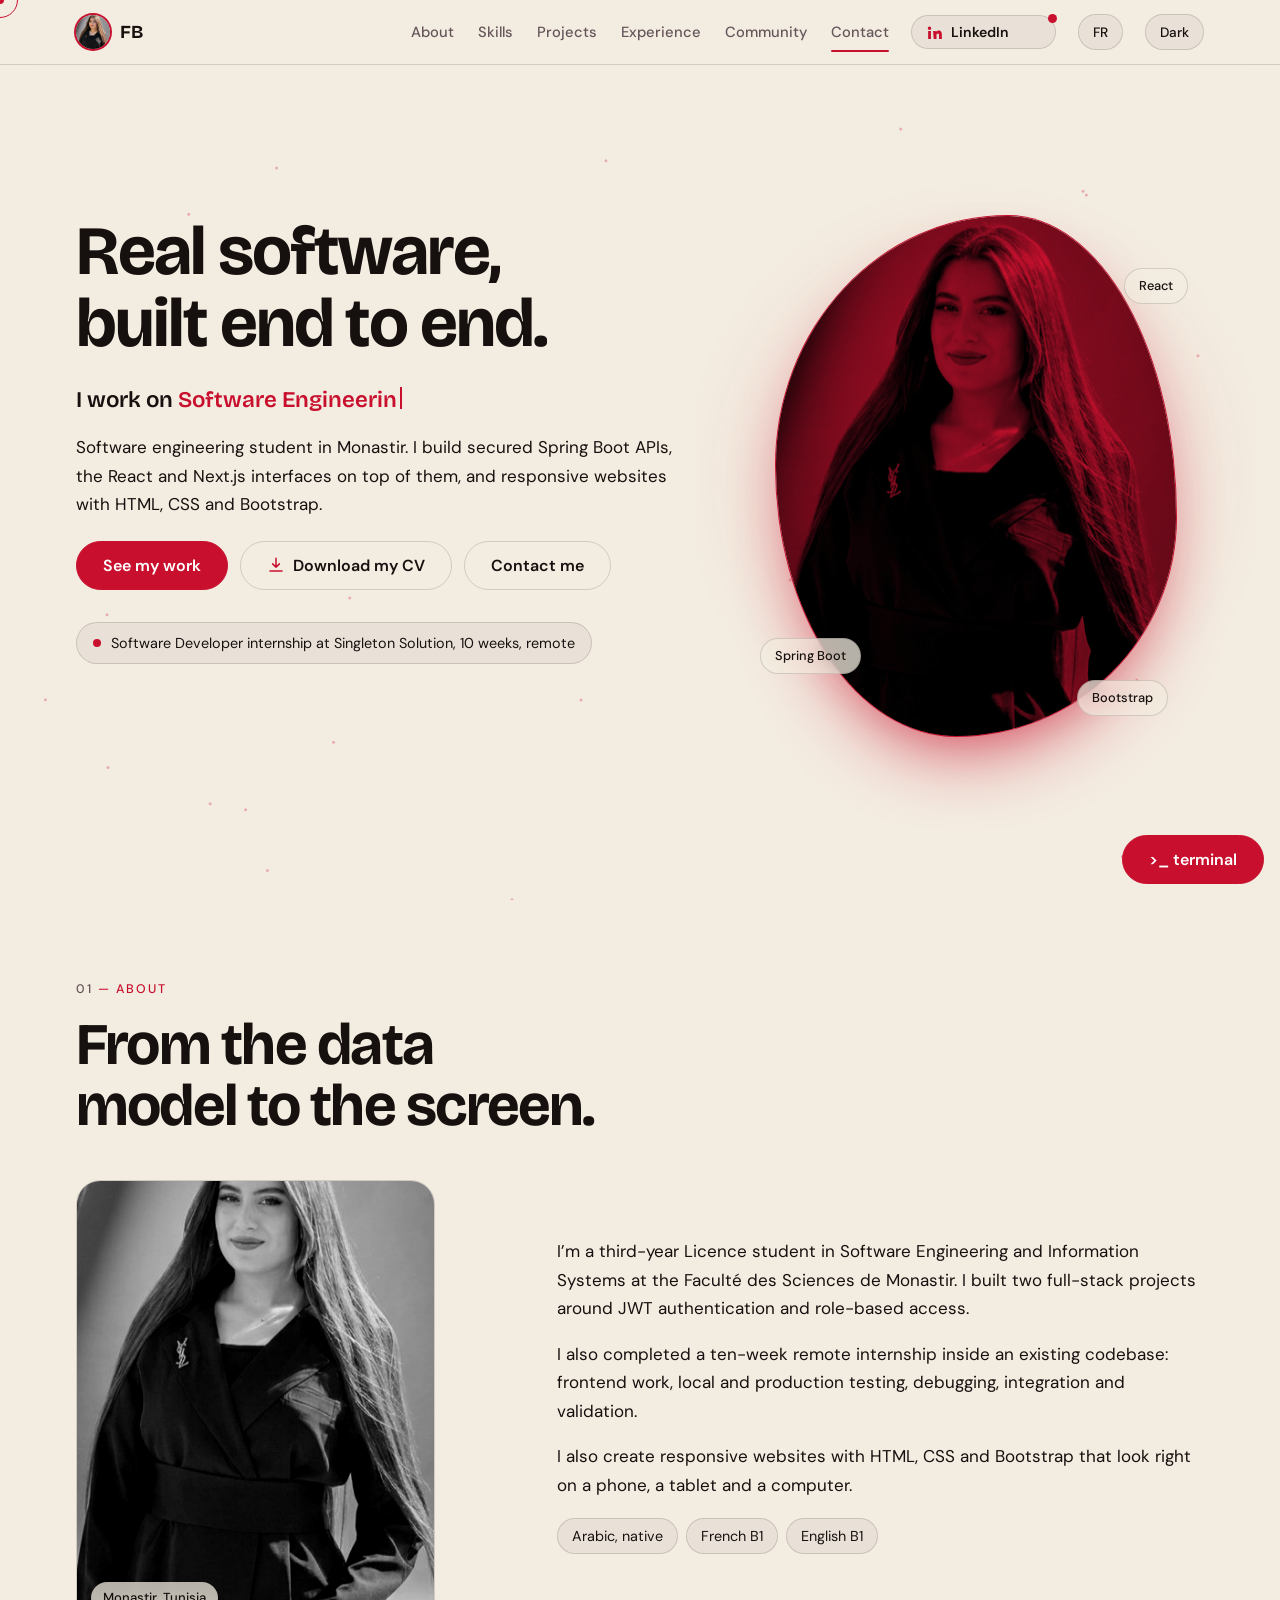
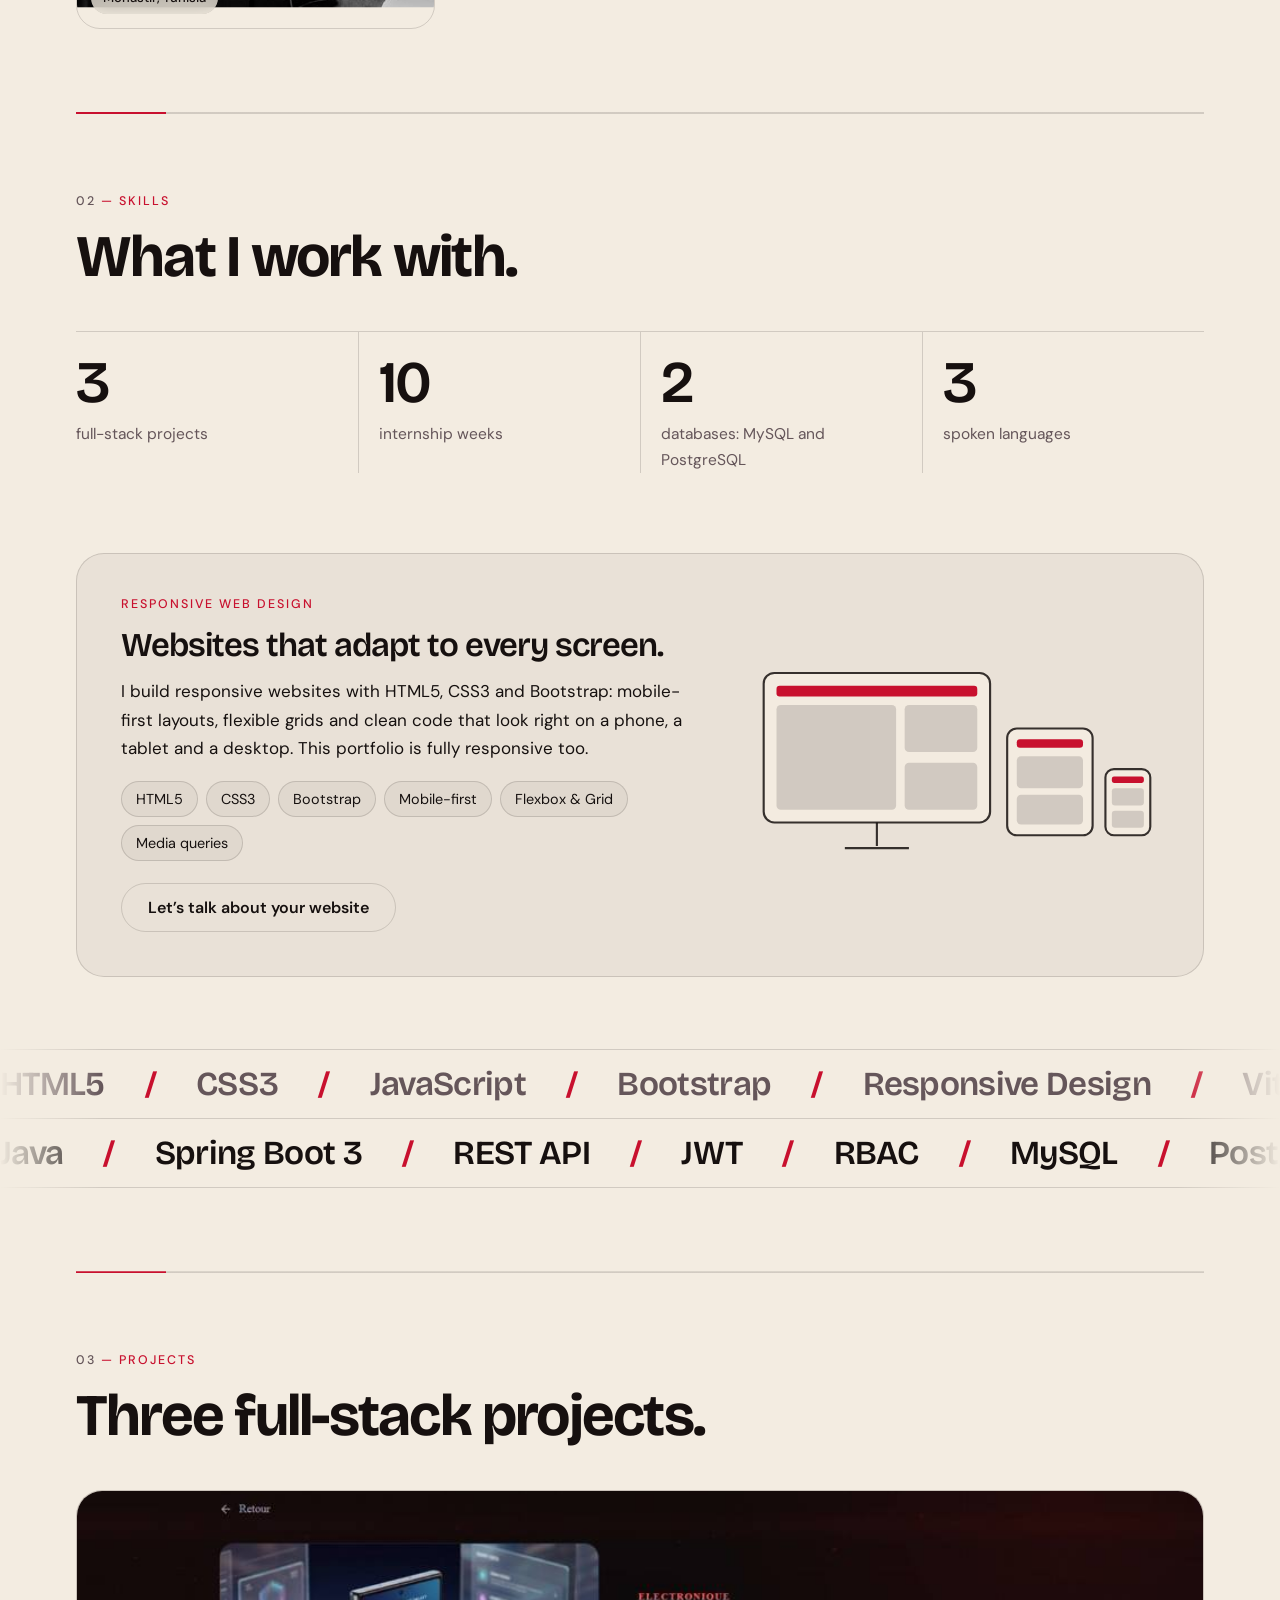
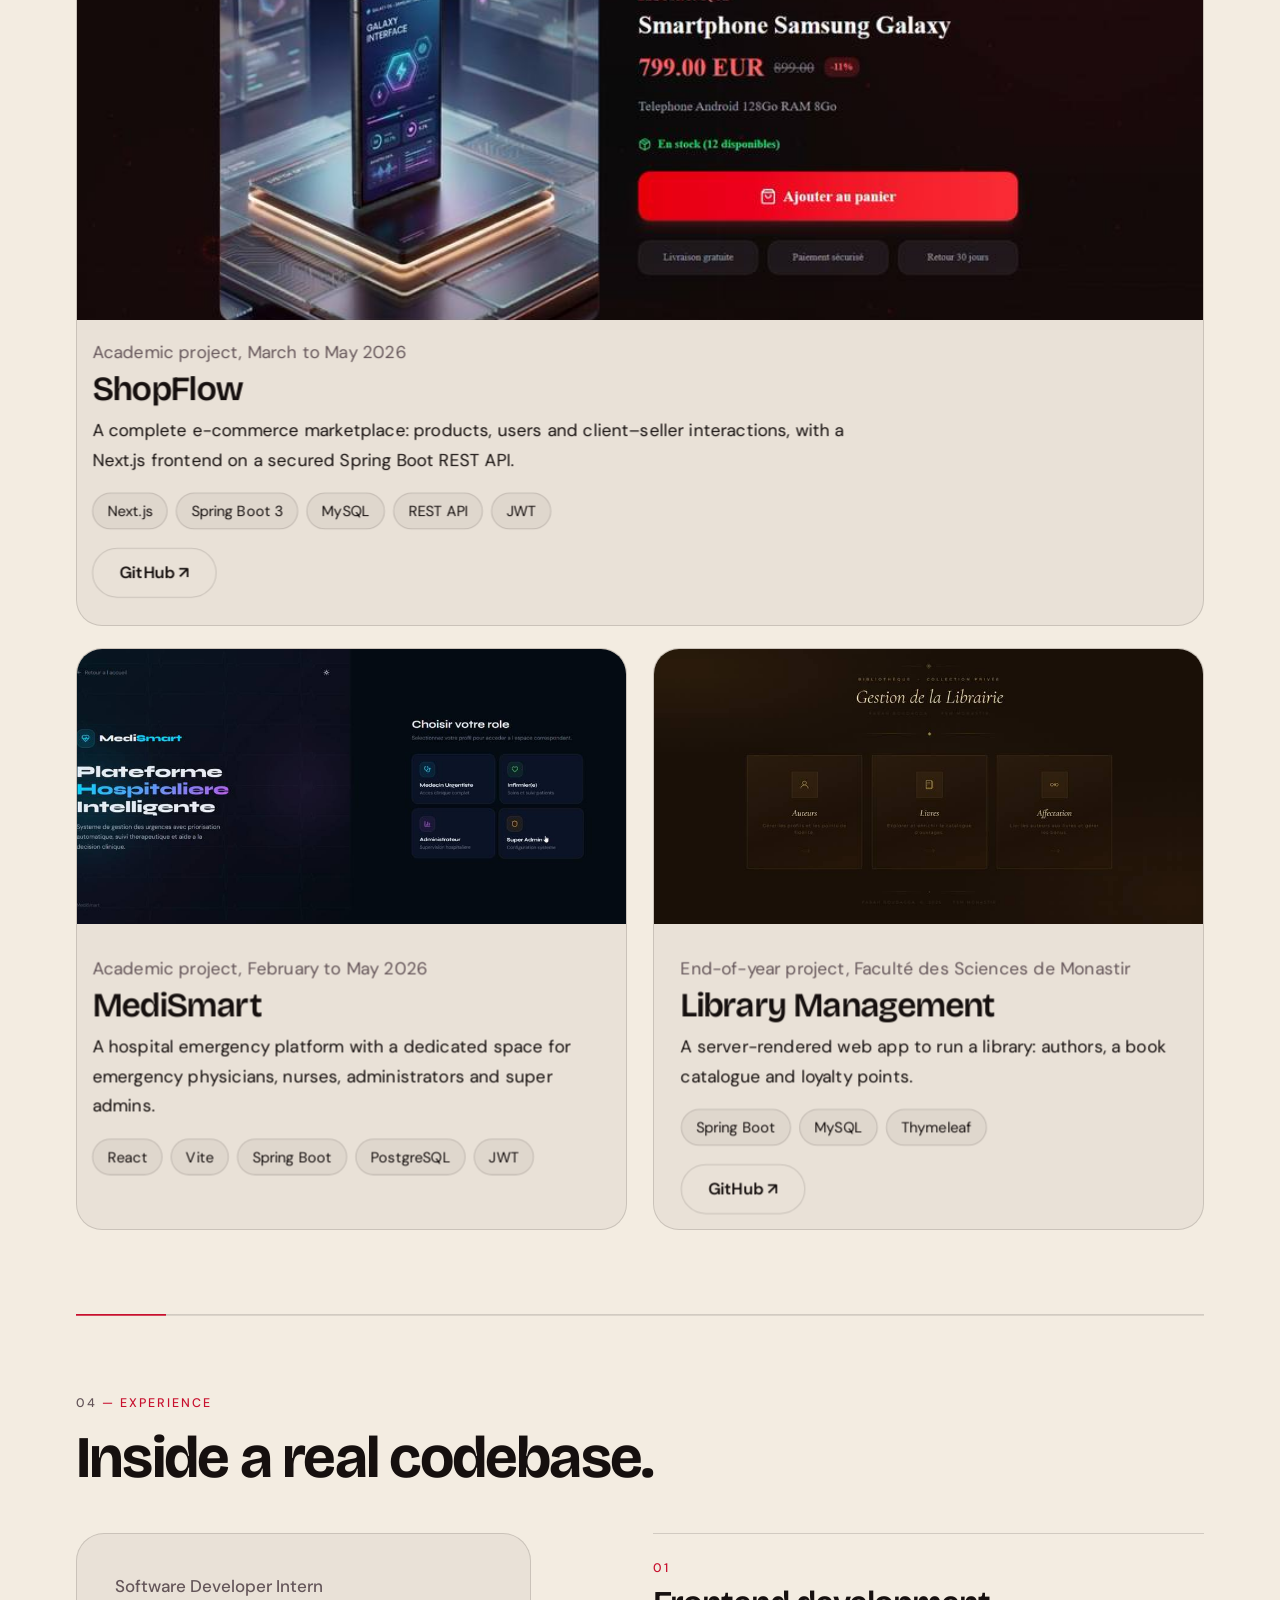
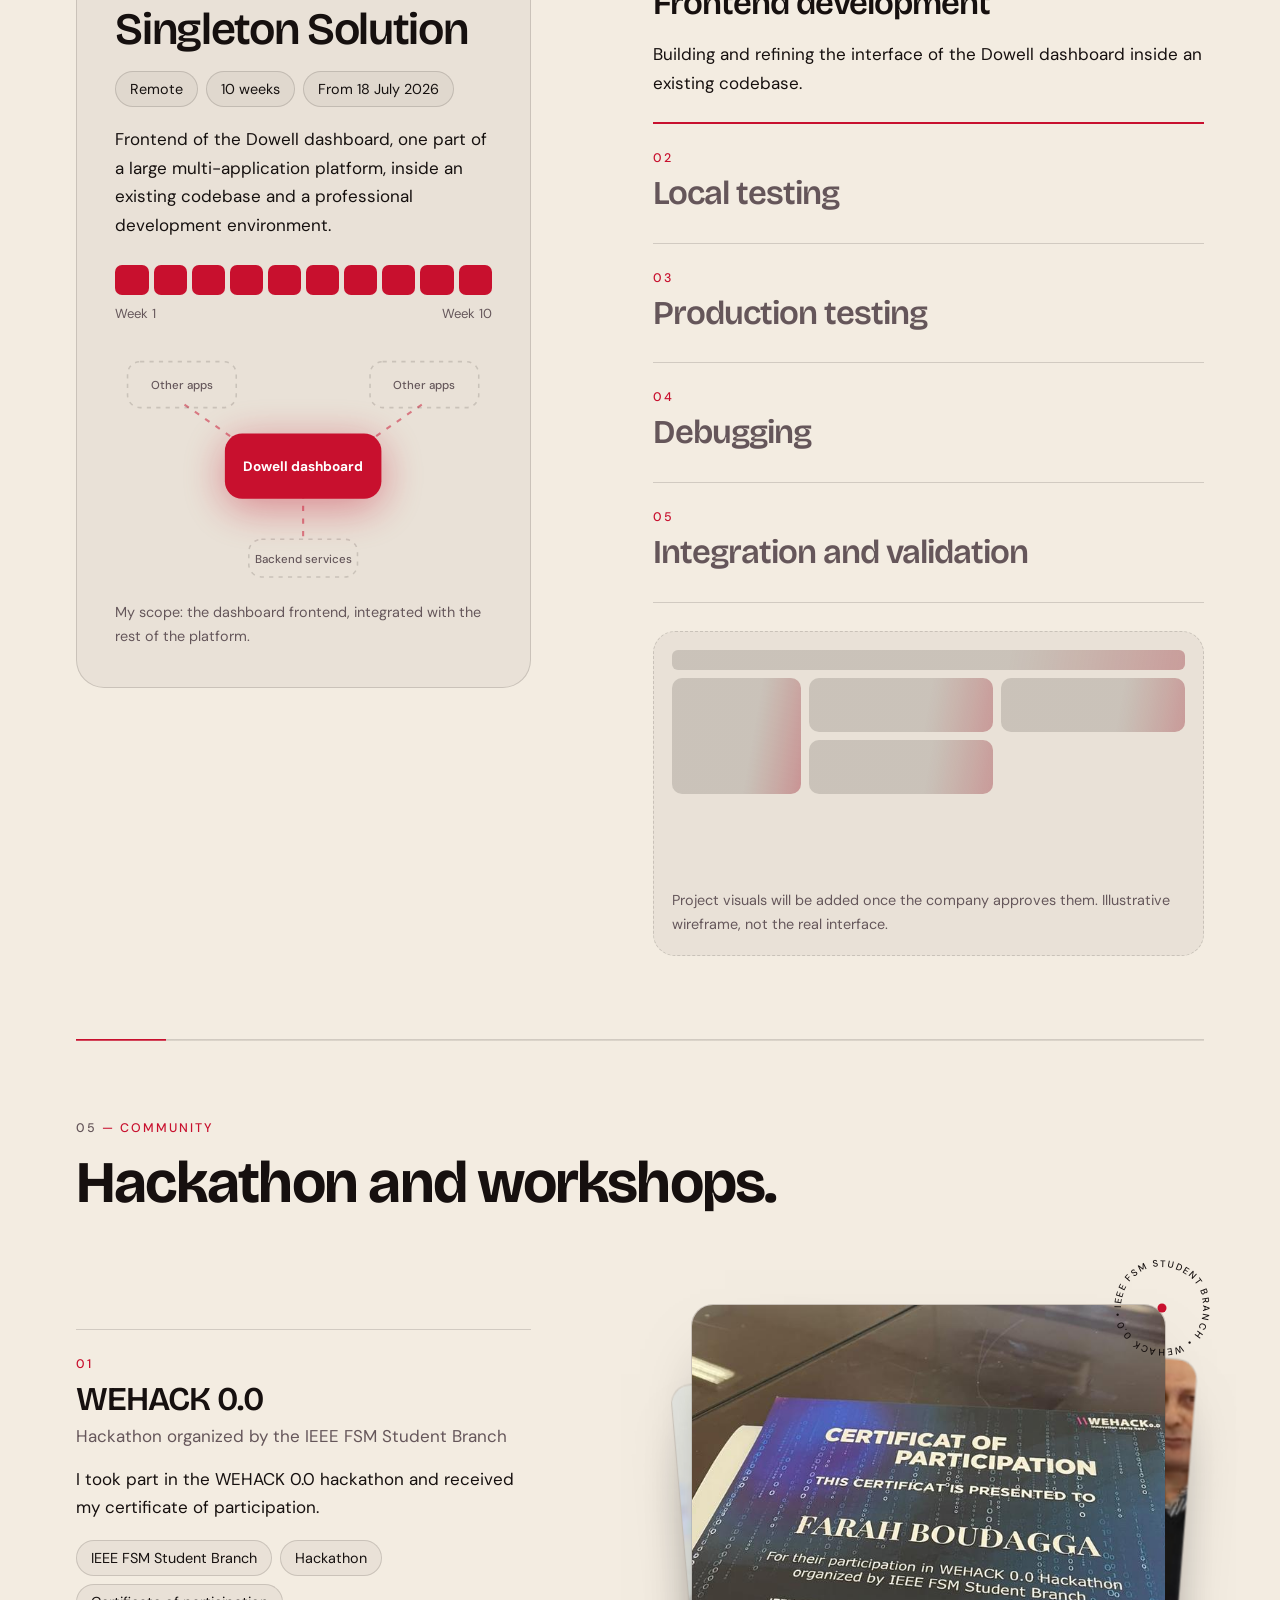
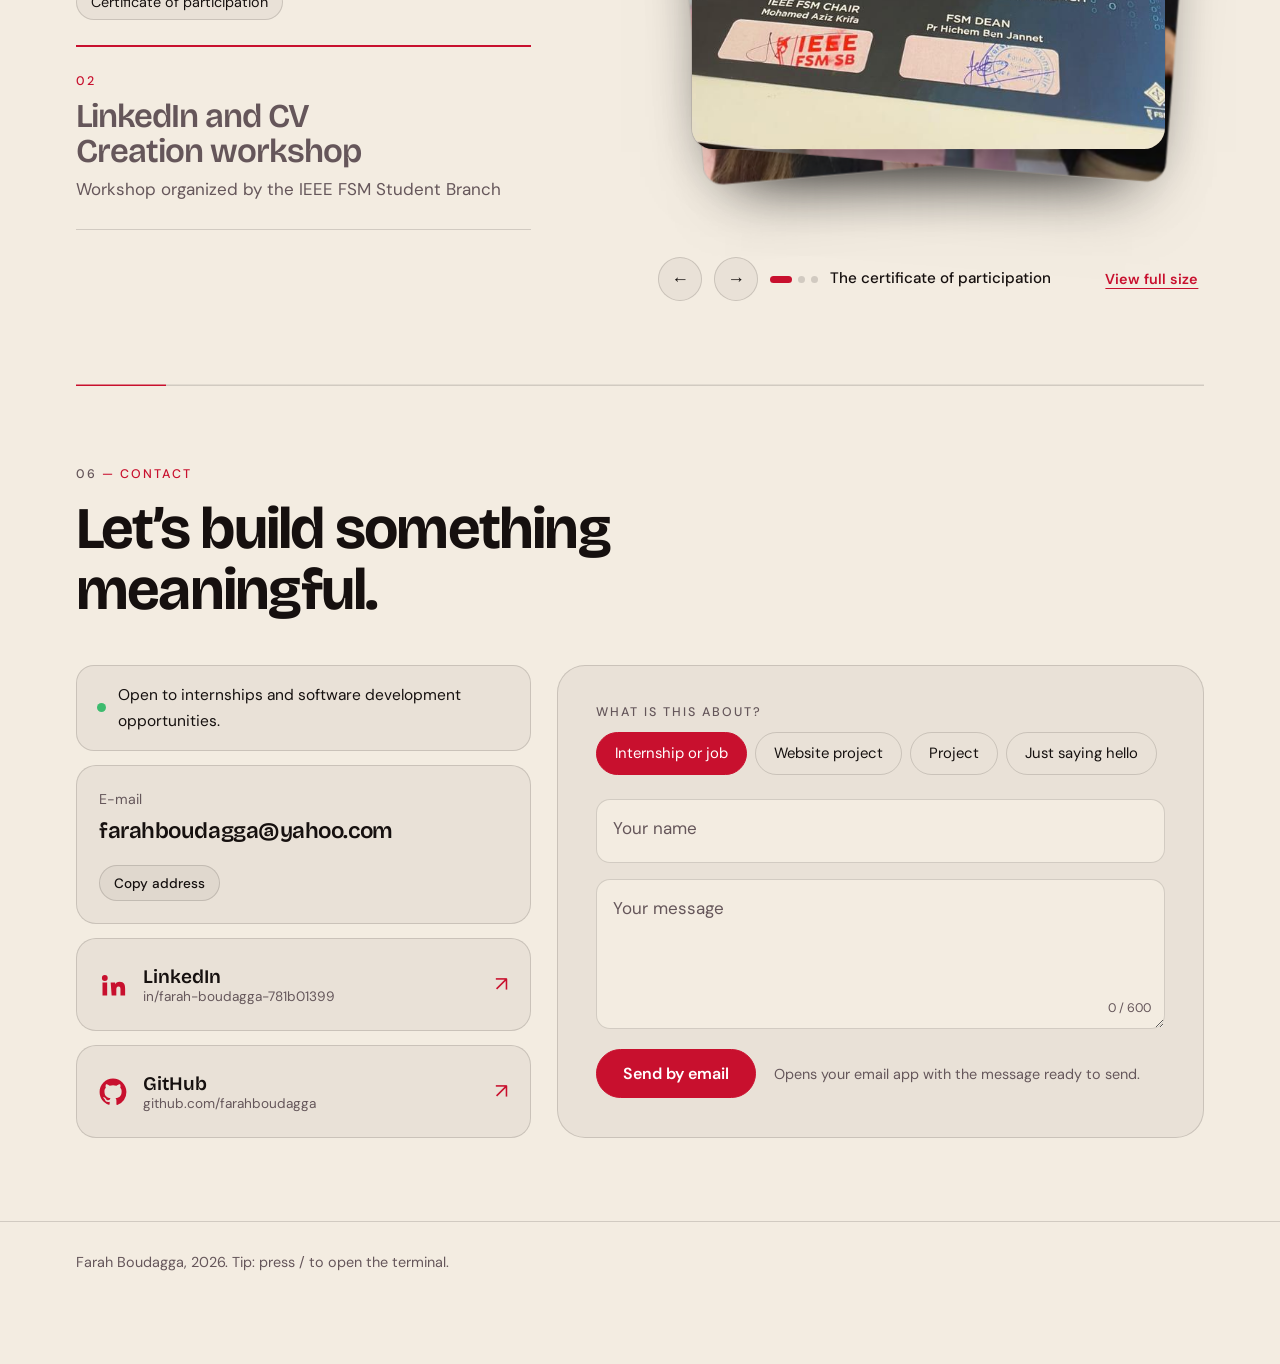
==== index.html @ 4bca23c1 "Add files via upload" ====
<!DOCTYPE html>
<!--
  =====================================================================
  PORTFOLIO  -  index.html  (the structure and the texts of the page)
  =====================================================================
  HOW THE PROJECT IS ORGANIZED
    index.html        -> this file: page structure + the texts (English + French)
    css/style.css     -> all the colors, fonts and layout
    js/config.js      -> ***YOUR DATA***: email, links, CV, images, projects, skills...
    js/main.js        -> the behavior (animations, language switch, terminal...)
    assets/img/       -> your photos and project screenshots
    assets/cv/        -> your CV (PDF)

  WHAT TO EDIT
    * Email, LinkedIn, GitHub, CV file, images, projects, skills  -> js/config.js
    * A sentence of text                                         -> here, in index.html
        Every translated text has two versions:
        the English text is between the tags, the French text is in  data-fr="..."
        Example:  <p data-fr="Bonjour">Hello</p>
    * Colors and fonts                                           -> css/style.css (top of the file)

  Elements with  data-email, data-cv-link, data-linkedin-link ...  are filled
  automatically from js/config.js, so never type your email in this file.
  =====================================================================
-->
<html lang="en">
<head>
<meta charset="utf-8">
<!-- This line makes the page responsive on phones -->
<meta name="viewport" content="width=device-width, initial-scale=1, viewport-fit=cover">
<title>Farah Boudagga | Software Engineering Student &amp; Developer</title>

<!-- SEO + link preview (WhatsApp, LinkedIn...) -->
<meta name="description" content="Farah Boudagga, software engineering student in Monastir. Secured Spring Boot APIs, React and Next.js interfaces, responsive websites with HTML, CSS and Bootstrap, a remote developer internship and WEHACK 0.0 hackathon participation.">
<meta property="og:title" content="Farah Boudagga | Software Engineering Student &amp; Developer">
<meta property="og:description" content="Real software, built end to end: Spring Boot, React, Next.js and responsive websites.">
<meta property="og:type" content="website">
<meta name="twitter:card" content="summary">
<meta name="theme-color" content="#C8102E">
<link rel="icon" href="assets/img/portrait.jpg">

<!-- Google Fonts (needs internet). To change the fonts, change this link AND --d in css/style.css -->
<link rel="preconnect" href="https://fonts.googleapis.com">
<link rel="preconnect" href="https://fonts.gstatic.com" crossorigin>
<link href="https://fonts.googleapis.com/css2?family=Bricolage+Grotesque:opsz,wght@12..96,500..800&family=DM+Sans:wght@400;500;700&display=swap" rel="stylesheet">

<!-- All the styles -->
<link rel="stylesheet" href="css/style.css">
</head>

<body>
<!-- Accessibility: lets keyboard users jump to the content -->
<a class="sk" href="#main">Skip to content</a>

<!-- ===== Decorations: loading screen, scroll bar, particles canvas, custom cursor ===== -->
<!-- LOADING SCREEN: calm, uses the site background. Portrait inside a thin ring that fills up,
     then the name and the role. It fades away by itself (see js/main.js, section 13). -->
<div id="pre" aria-hidden="true">
  <div class="pre-ring">
    <svg viewBox="0 0 112 112"><circle class="track" cx="56" cy="56" r="52"/><circle class="prog" cx="56" cy="56" r="52"/></svg>
    <img class="ph" alt="" width="92" height="92">
  </div>
  <p class="pre-name" data-name></p>
  <p class="pre-role" data-fr="Étudiante en génie logiciel et développeuse">Software engineering student and developer</p>
</div>
<div id="bar"></div>
<canvas id="cv" aria-hidden="true"></canvas>
<div id="cu"></div><div id="cr"></div>

<!-- =====================================================================
     NAVBAR
     Menu links: data-fr = French label. The LinkedIn pill + preview card
     are filled from js/config.js.
     ===================================================================== -->
<nav aria-label="Main"><div class="w">
  <!-- Logo = your photo + initials -->
  <a class="lg" href="#top" aria-label="Back to top"><img class="ph" alt="" width="34" height="34"><span data-initials></span></a>

  <!-- Desktop menu -->
  <div class="nl" id="nl">
    <a data-s="about" href="#about" data-fr="À propos">About</a>
    <a data-s="skills" href="#skills" data-fr="Compétences">Skills</a>
    <a data-s="projects" href="#projects" data-fr="Projets">Projects</a>
    <a data-s="experience" href="#experience" data-fr="Expérience">Experience</a>
    <a data-s="community" href="#community" data-fr="Communauté">Community</a>
    <a data-s="contact" href="#contact">Contact</a>
    <i class="ind" id="ind"></i><!-- moving underline -->
  </div>

  <!-- LinkedIn pill + hover preview card -->
  <div class="li" id="li">
    <a class="lip" data-linkedin-link href="#" target="_blank" rel="noopener" aria-label="LinkedIn (opens in a new tab)">
      <svg viewBox="0 0 24 24" aria-hidden="true"><path fill="currentColor" d="M4.98 3.5a2.5 2.5 0 1 1 0 5 2.5 2.5 0 0 1 0-5zM3 9.75h4v11.25H3zM10 9.75h3.8v1.6h.06c.53-1 1.83-2.06 3.77-2.06 4.03 0 4.77 2.65 4.77 6.1v5.61h-4v-4.97c0-1.19-.02-2.71-1.65-2.71-1.65 0-1.9 1.29-1.9 2.62v5.06h-4z"/></svg>
      <span id="lipt">LinkedIn</span><i aria-hidden="true"></i>
    </a>
    <div class="lic" id="lic" role="region" aria-label="LinkedIn profile preview">
      <div class="lbn"></div>
      <div class="lbi">
        <div class="lbd">
          <img class="ph cav" alt="Portrait of Farah Boudagga" width="56" height="56">
          <div><b data-name></b><small data-fr="Monastir, Tunisie">Monastir, Tunisia</small></div>
        </div>
        <!-- EDIT: your LinkedIn headline + details -->
        <p class="lhd">Computer Science Student | Exploring Science &amp; Technology Through Code &amp; Books</p>
        <ul class="lmt"><li>Faculté des sciences Monastir</li><li data-fr="500+ relations">500+ connections</li></ul>
        <p class="lps" data-fr="Au programme : le projet ShopFlow, les ateliers IEEE FSM, et ce que je construis.">Inside: the ShopFlow project, IEEE FSM workshops and what I’m building.</p>
        <a class="btn" data-linkedin-link href="#" target="_blank" rel="noopener" data-fr="Voir mon profil ↗">View my profile ↗</a>
      </div>
    </div>
  </div>

  <!-- Buttons: language, theme, mobile burger (the CV button lives in the hero) -->
  <button class="ib" id="lang" aria-label="Switch language">FR</button>
  <button class="ib" id="th" aria-label="Toggle light or dark theme">Dark</button>
  <button class="bgr" id="bgr" aria-label="Open menu" aria-expanded="false" aria-controls="mp"><span></span><span></span></button>
</div>

<!-- Mobile menu (opens with the burger button). The LinkedIn card is copied here by main.js -->
<div id="mp">
  <a class="pl" data-s="about" href="#about" data-fr="À propos">About</a>
  <a class="pl" data-s="skills" href="#skills" data-fr="Compétences">Skills</a>
  <a class="pl" data-s="projects" href="#projects" data-fr="Projets">Projects</a>
  <a class="pl" data-s="experience" href="#experience" data-fr="Expérience">Experience</a>
  <a class="pl" data-s="community" href="#community" data-fr="Communauté">Community</a>
  <a class="pl" data-s="contact" href="#contact">Contact</a>
</div>
</nav>

<main id="main">

<!-- =====================================================================
     HERO  -  first screen
     The big title and the typing words come from js/config.js
     (headline + typingWords). The badge below shows your internship.
     ===================================================================== -->
<header class="hero" id="top"><div class="w"><div class="g">
  <div class="cp">
    <h1 id="h1" aria-label="Real software, built end to end."></h1>
    <div class="ty" aria-hidden="true"><span id="tp" data-fr="Je travaille sur">I work on</span> <b id="tw"></b><u></u></div>

    <!-- EDIT: short introduction -->
    <p data-fr="Étudiante en génie logiciel à Monastir. Je construis des API Spring Boot sécurisées, les interfaces React et Next.js qui s’appuient dessus, et des sites web responsive en HTML, CSS et Bootstrap.">Software engineering student in Monastir. I build secured Spring Boot APIs, the React and Next.js interfaces on top of them, and responsive websites with HTML, CSS and Bootstrap.</p>

    <!-- Buttons. This is the ONLY CV button on the whole site; its file comes from js/config.js (cv.file) -->
    <div class="cta">
      <a class="btn mag" href="#projects" data-fr="Voir mes projets">See my work</a>
      <a class="btn o mag dl" data-cv-link href="#" download><svg viewBox="0 0 24 24" fill="none" stroke="currentColor" stroke-width="2" stroke-linecap="round" stroke-linejoin="round" aria-hidden="true"><path d="M12 3v12m0 0l-4.5-4.5M12 15l4.5-4.5M4 20h16"/></svg><span data-fr="Télécharger mon CV">Download my CV</span></a>
      <a class="btn o mag" href="#contact" data-fr="Me contacter">Contact me</a>
    </div>

    <!-- EDIT: badge (internship) -->
    <div class="bd" data-fr="Stage développeuse logiciel chez Singleton Solution, 10 semaines, à distance">Software Developer internship at Singleton Solution, 10 weeks, remote</div>
  </div>

  <!-- Your photo (portrait in config.js) + floating skill tags -->
  <div class="sg"><div class="st" id="st"><div class="gl"></div>
    <div class="bl" id="bl">
      <img class="b0 ph" alt="Portrait of Farah Boudagga" width="391" height="719">
      <img class="b1 ph" alt="" aria-hidden="true">
    </div>
    <span class="fc">Spring Boot</span><span class="fc">React</span><span class="fc">Bootstrap</span>
  </div></div>
</div></div></header>

<!-- =====================================================================
     01  ABOUT
     ===================================================================== -->
<section id="about"><div class="w">
  <div class="sh rv"><p class="lb"><span>01</span> — <i style="font-style:normal" data-fr="À propos">About</i></p><h2 data-fr="Du modèle de données jusqu’à l’écran.">From the data model to the screen.</h2></div>
  <div class="g">
    <figure class="af rv"><img class="ph" alt="Farah Boudagga, black and white portrait that turns to color on hover" data-p=".05"><span>Monastir, Tunisia</span></figure>
    <div class="at rv">
      <!-- EDIT: your presentation paragraphs -->
      <p data-fr="Je suis en troisième année de Licence en Génie Logiciel et Systèmes d’Information à la Faculté des Sciences de Monastir. J’ai construit deux projets full-stack autour de l’authentification JWT et du contrôle d’accès par rôles.">I’m a third-year Licence student in Software Engineering and Information Systems at the Faculté des Sciences de Monastir. I built two full-stack projects around JWT authentication and role-based access.</p>
      <p data-fr="J’ai aussi effectué un stage de dix semaines à distance dans un code existant : frontend, tests en local et en production, débogage, intégration et validation.">I also completed a ten-week remote internship inside an existing codebase: frontend work, local and production testing, debugging, integration and validation.</p>
      <p data-fr="Je crée aussi des sites web responsive avec HTML, CSS et Bootstrap, qui s’affichent correctement sur téléphone, tablette et ordinateur.">I also create responsive websites with HTML, CSS and Bootstrap that look right on a phone, a tablet and a computer.</p>
      <div class="chs">
        <span class="ch" data-fr="Arabe, langue maternelle">Arabic, native</span>
        <span class="ch" data-fr="Français B1">French B1</span>
        <span class="ch" data-fr="Anglais B1">English B1</span>
      </div>
    </div>
  </div>
</div></section>

<!-- =====================================================================
     02  SKILLS
     - Numbers: the list "stats" in js/config.js
     - Scrolling banner: the list "skills" in js/config.js
     ===================================================================== -->
<section id="skills">
  <div class="w">
    <div class="sh rv"><p class="lb"><span>02</span> — <i style="font-style:normal" data-fr="Compétences">Skills</i></p><h2 data-fr="Ce que j’utilise.">What I work with.</h2></div>

    <!-- Animated numbers (filled by main.js from CONFIG.stats) -->
    <div class="nums rv" id="stats"></div>

    <!-- NEW: Responsive web design card -->
    <div class="rw rv" id="responsive">
      <div>
        <p class="lb" data-fr="Sites web responsive">Responsive web design</p>
        <h3 data-fr="Des sites web qui s’adaptent à tous les écrans.">Websites that adapt to every screen.</h3>
        <p data-fr="Je crée des sites web responsive avec HTML5, CSS3 et Bootstrap : des mises en page mobile-first, des grilles flexibles et un code propre, qui s’affichent bien sur téléphone, tablette et ordinateur. Ce portfolio est lui-même entièrement responsive.">I build responsive websites with HTML5, CSS3 and Bootstrap: mobile-first layouts, flexible grids and clean code that look right on a phone, a tablet and a desktop. This portfolio is fully responsive too.</p>
        <!-- EDIT: tags of this card -->
        <div class="chs">
          <span class="ch">HTML5</span>
          <span class="ch">CSS3</span>
          <span class="ch">Bootstrap</span>
          <span class="ch">Mobile-first</span>
          <span class="ch">Flexbox &amp; Grid</span>
          <span class="ch">Media queries</span>
        </div>
        <a class="btn o mag" href="#contact" data-fr="Parlons de votre site">Let’s talk about your website</a>
      </div>
      <!-- Drawing: desktop + tablet + phone (pure SVG, no image file needed) -->
      <svg class="devs" viewBox="0 0 380 200" role="img" aria-label="A desktop screen, a tablet and a phone showing the same page">
        <!-- Desktop -->
        <rect class="frame" x="10" y="14" width="212" height="140" rx="10"/>
        <rect class="hot"  x="22" y="26" width="188" height="10" rx="3"/>
        <rect class="blk"  x="22" y="44" width="112" height="98" rx="4"/>
        <rect class="blk"  x="142" y="44" width="68" height="44" rx="4"/>
        <rect class="blk"  x="142" y="98" width="68" height="44" rx="4"/>
        <path class="stand" d="M116 154v22M86 178h60"/>
        <!-- Tablet -->
        <rect class="frame" x="238" y="66" width="80" height="100" rx="9"/>
        <rect class="hot"  x="247" y="76" width="62" height="8" rx="3"/>
        <rect class="blk"  x="247" y="92" width="62" height="30" rx="4"/>
        <rect class="blk"  x="247" y="128" width="62" height="28" rx="4"/>
        <!-- Phone -->
        <rect class="frame" x="330" y="104" width="42" height="62" rx="8"/>
        <rect class="hot"  x="336" y="111" width="30" height="6" rx="2"/>
        <rect class="blk"  x="336" y="122" width="30" height="16" rx="3"/>
        <rect class="blk"  x="336" y="143" width="30" height="16" rx="3"/>
      </svg>
    </div>
  </div>

  <!-- Two scrolling banners (filled by main.js from CONFIG.skills) -->
  <div class="mq" aria-label="Skills"><div class="mt" id="m1"></div></div>
  <div class="mq" aria-hidden="true"><div class="mt" id="m2"></div></div>
</section>

<!-- =====================================================================
     03  PROJECTS  -  the cards are built from CONFIG.projects (js/config.js)
     ===================================================================== -->
<section id="projects"><div class="w">
  <div class="sh rv"><p class="lb"><span>03</span> — <i style="font-style:normal" data-fr="Projets">Projects</i></p><h2 data-fr="Trois projets full-stack.">Three full-stack projects.</h2></div>
  <div class="g pg" id="pg"></div>
</div></section>

<!-- =====================================================================
     04  EXPERIENCE  -  internship card (texts here) + tabs (CONFIG.experience)
     ===================================================================== -->
<section id="experience"><div class="w">
  <div class="sh rv"><p class="lb"><span>04</span> — <i style="font-style:normal" data-fr="Expérience">Experience</i></p><h2 data-fr="Dans un vrai code de production.">Inside a real codebase.</h2></div>
  <div class="g xe">
    <!-- Left card: company, duration, scope -->
    <div class="xl rv">
      <p class="mu xk" data-fr="Stagiaire développeuse logiciel">Software Developer Intern</p>
      <h3>Singleton Solution</h3>
      <div class="chs">
        <span class="ch" data-fr="À distance">Remote</span>
        <span class="ch" data-fr="10 semaines">10 weeks</span>
        <span class="ch" data-fr="Depuis le 18 juillet 2026">From 18 July 2026</span>
      </div>
      <p data-fr="Frontend du dashboard Dowell, une composante d’une grande plateforme multi-applications, dans un code existant et un environnement de développement professionnel.">Frontend of the Dowell dashboard, one part of a large multi-application platform, inside an existing codebase and a professional development environment.</p>
      <!-- 10 bars = 10 weeks -->
      <div class="wk2" role="img" aria-label="10 weeks"><div class="wb">
        <i style="--k:0"></i><i style="--k:1"></i><i style="--k:2"></i><i style="--k:3"></i><i style="--k:4"></i>
        <i style="--k:5"></i><i style="--k:6"></i><i style="--k:7"></i><i style="--k:8"></i><i style="--k:9"></i>
      </div><div class="wl"><span data-fr="Semaine 1">Week 1</span><span data-fr="Semaine 10">Week 10</span></div></div>
      <!-- Small diagram -->
      <svg class="map" id="xmap" data-a="0" viewBox="0 0 360 230" role="img" aria-label="Diagram: the Dowell dashboard connected to the rest of the platform">
        <g class="lns"><path d="M120 92 L62 52"/><path d="M240 92 L298 52"/><path d="M180 140 L180 184"/></g>
        <g class="nd"><rect x="12" y="14" width="104" height="44" rx="12"/><rect x="244" y="14" width="104" height="44" rx="12"/><rect x="128" y="184" width="104" height="36" rx="12"/></g>
        <g class="nt"><text x="64" y="40">Other apps</text><text x="296" y="40">Other apps</text><text x="180" y="207">Backend services</text></g>
        <rect class="hub" x="108" y="84" width="144" height="60" rx="16"/><text class="ht" x="180" y="119">Dowell dashboard</text>
      </svg>
      <p class="mu cpn" data-fr="Mon périmètre : le frontend du dashboard, intégré au reste de la plateforme.">My scope: the dashboard frontend, integrated with the rest of the platform.</p>
    </div>
    <!-- Right: tabs (filled by main.js) + placeholder for visuals -->
    <div class="xr rv">
      <div class="xt" id="xt" role="tablist" aria-label="What I worked on"></div>
      <div class="vz" aria-label="Placeholder for project visuals">
        <div class="vw" aria-hidden="true"><b></b><i></i><i></i><i></i><i></i></div>
        <p data-fr="Les visuels du projet seront ajoutés après validation de l’entreprise. Maquette illustrative, pas l’interface réelle.">Project visuals will be added once the company approves them. Illustrative wireframe, not the real interface.</p>
      </div>
    </div>
  </div>
</div></section>

<!-- =====================================================================
     05  COMMUNITY  -  hackathon + workshop (CONFIG.community in js/config.js)
     ===================================================================== -->
<section id="community"><div class="w">
  <div class="sh rv"><p class="lb"><span>05</span> — <i style="font-style:normal" data-fr="Communauté">Community</i></p><h2 data-fr="Hackathon et ateliers.">Hackathon and workshops.</h2></div>
  <div class="g cm">
    <div class="tb rv" role="tablist" aria-label="Activities" id="ctabs"></div>
    <div class="dw rv">
      <!-- Rotating round text -->
      <div class="seal" aria-hidden="true"><svg viewBox="0 0 120 120"><defs><path id="sp" d="M60 60m-46 0a46 46 0 1 1 92 0a46 46 0 1 1-92 0"/></defs><text><textPath href="#sp" id="sealt" textLength="284" lengthAdjust="spacing"></textPath></text><circle cx="60" cy="60" r="5" fill="var(--ac)"/></svg></div>
      <!-- Photo deck -->
      <div class="dk" id="dk" tabindex="0" aria-label="Photo deck. Click, swipe or use the arrow keys."></div>
      <div class="ctl">
        <button class="rb" id="pvb" aria-label="Previous photo">←</button>
        <button class="rb" id="nxb" aria-label="Next photo">→</button>
        <div class="dots" id="dots" aria-hidden="true"></div>
        <p class="cap" id="cap" aria-live="polite"></p>
        <button class="zm" id="zm" data-fr="Voir en grand">View full size</button>
      </div>
    </div>
  </div>
</div></section>

<!-- =====================================================================
     06  CONTACT
     Email, LinkedIn, GitHub and CV are filled from js/config.js
     ===================================================================== -->
<section id="contact"><div class="w">
  <div class="sh rv"><p class="lb"><span>06</span> — Contact</p><h2 data-fr="Construisons quelque chose de significatif.">Let’s build something meaningful.</h2></div>
  <div class="g cg">
    <div class="ci rv">
      <p class="av" data-fr="Ouverte aux stages et aux opportunités en développement logiciel.">Open to internships and software development opportunities.</p>

      <!-- Email card -->
      <div class="em">
        <small class="mu">E-mail</small>
        <a data-email-link data-email href="#"></a>
        <button class="ib" id="cp" type="button" data-fr="Copier l’adresse">Copy address</button>
      </div>

      <!-- LinkedIn -->
      <a class="sc2" data-linkedin-link href="#" target="_blank" rel="noopener">
        <svg viewBox="0 0 24 24" aria-hidden="true"><path fill="currentColor" d="M4.98 3.5a2.5 2.5 0 1 1 0 5 2.5 2.5 0 0 1 0-5zM3 9.75h4v11.25H3zM10 9.75h3.8v1.6h.06c.53-1 1.83-2.06 3.77-2.06 4.03 0 4.77 2.65 4.77 6.1v5.61h-4v-4.97c0-1.19-.02-2.71-1.65-2.71-1.65 0-1.9 1.29-1.9 2.62v5.06h-4z"/></svg>
        <span>LinkedIn<small data-linkedin-handle></small></span><i aria-hidden="true">↗</i>
      </a>

      <!-- GitHub -->
      <a class="sc2" data-github-link href="#" target="_blank" rel="noopener">
        <svg viewBox="0 0 24 24" aria-hidden="true"><path fill="currentColor" d="M12 .5C5.65.5.5 5.65.5 12c0 5.08 3.29 9.39 7.86 10.91.58.1.79-.25.79-.56v-2c-3.2.7-3.87-1.37-3.87-1.37-.52-1.33-1.28-1.69-1.28-1.69-1.04-.71.08-.7.08-.7 1.15.08 1.76 1.19 1.76 1.19 1.03 1.76 2.69 1.25 3.35.96.1-.75.4-1.25.73-1.54-2.55-.29-5.24-1.28-5.24-5.69 0-1.26.45-2.28 1.19-3.09-.12-.29-.52-1.46.11-3.05 0 0 .97-.31 3.17 1.18a11 11 0 0 1 5.78 0c2.2-1.49 3.17-1.18 3.17-1.18.63 1.59.23 2.76.11 3.05.74.81 1.19 1.83 1.19 3.09 0 4.42-2.7 5.4-5.27 5.68.41.36.78 1.06.78 2.14v3.17c0 .31.21.67.8.56A11.5 11.5 0 0 0 23.5 12C23.5 5.65 18.35.5 12 .5z"/></svg>
        <span>GitHub<small data-github-handle></small></span><i aria-hidden="true">↗</i>
      </a>

    </div>

    <!-- Contact form: opens the visitor's email app with the message ready (mailto) -->
    <form id="fm" class="fm rv">
      <div class="tp" role="radiogroup" aria-labelledby="tpl">
        <p class="lb2" id="tpl" data-fr="De quoi s’agit-il ?">What is this about?</p>
        <div class="tr">
          <label><input type="radio" name="tp" value="Internship opportunity" checked><span data-fr="Stage ou emploi">Internship or job</span></label>
          <label><input type="radio" name="tp" value="Website project"><span data-fr="Site web">Website project</span></label>
          <label><input type="radio" name="tp" value="Project"><span data-fr="Projet">Project</span></label>
          <label><input type="radio" name="tp" value="Hello"><span data-fr="Simple bonjour">Just saying hello</span></label>
        </div>
      </div>
      <div class="fl"><input id="fn" required placeholder=" " autocomplete="name"><label for="fn" data-fr="Votre nom">Your name</label></div>
      <div class="fl f"><textarea id="fq" required maxlength="600" placeholder=" "></textarea><label for="fq" data-fr="Votre message">Your message</label><span class="cn" id="cn">0 / 600</span></div>
      <div class="fa">
        <button class="btn mag" id="fs" data-fr="Envoyer par e-mail">Send by email</button>
        <p class="mu" data-fr="Ouvre votre messagerie avec le message prêt à envoyer.">Opens your email app with the message ready to send.</p>
      </div>
    </form>
  </div>
</div></section>

<!-- Full-size photo viewer (opened by "View full size") -->
<div id="lb" role="dialog" aria-modal="true" aria-label="Full-size photo"><button id="lbx" aria-label="Close">×</button><img id="lbi" alt=""><p id="lbc" style="margin:0"></p></div>
</main>

<!-- =====================================================================
     FOOTER
     ===================================================================== -->
<footer><div class="w"><span data-name></span>, <span data-year></span>. <span data-fr="Astuce : appuyez sur / pour ouvrir le terminal.">Tip: press / to open the terminal.</span></div></footer>

<!-- Little terminal (bottom right). Its answers are in js/main.js, section 9 -->
<button class="btn" id="tb" aria-expanded="false" aria-controls="tm">&gt;_ terminal</button>
<div id="tm" role="dialog" aria-label="Terminal">
  <div class="th"><i></i><i></i><i></i><span>farah@portfolio</span></div>
  <div id="tl" aria-live="polite"></div>
  <form id="tf"><label for="ti">$</label><input id="ti" autocomplete="off" spellcheck="false" aria-label="Command"></form>
</div>

<!-- SCRIPTS: config first (your data), then main (the behavior). Keep this order. -->
<script src="js/config.js"></script>
<script src="js/main.js"></script>
</body>
</html>
---- css/style.css ----
/* =====================================================================
   style.css  -  ALL THE STYLES OF THE PORTFOLIO
   ---------------------------------------------------------------------
   Quick edits:
   - Change the main color      -> --ac in the THEME block (light + dark)
   - Change the background      -> --bg
   - Change the fonts           -> --d (titles) + the Google Fonts link in index.html
   The file follows the page from top to bottom: navbar, hero, about,
   skills, projects, experience, community, contact, footer.
   ===================================================================== */

/* ============================================================
   THEME  -  colors & fonts
   Change --ac (accent color) to recolor the whole site.
   --bg = background, --fg = text, --mu = muted text, --ln = lines/borders.
   The [data-theme=dark] block below holds the dark-mode colors.
   ============================================================ */
:root {
  --bg:#F3ECE1;
  --fg:#16100F;
  --mu:#65565A;
  --ac:#C8102E;
  --s:rgba(22,16,15,.045);
  --ln:rgba(22,16,15,.15);
  --d:"Bricolage Grotesque","Helvetica Neue",Arial,sans-serif;
  color-scheme:light;
  box-sizing:border-box;
  padding-top:env(safe-area-inset-top,0px);
  padding-bottom:env(safe-area-inset-bottom,0px);
}

:root[data-theme=dark] {
  --bg:#0E0A0B;
  --fg:#F4EDE4;
  --mu:#A99CA1;
  --ac:#FF3355;
  --s:rgba(255,255,255,.05);
  --ln:rgba(255,255,255,.14);
  color-scheme:dark;
}


/* ============================================================
   BASE  -  reset, headings, links
   ============================================================ */
* {
  box-sizing:border-box;
}

html {
  scroll-behavior:smooth;
  scroll-padding-top:calc(80px + env(safe-area-inset-top,0px));
}

body {
  margin:0;
  background:var(--bg);
  color:var(--fg);
  font:400 1.0625rem/1.68 "DM Sans",system-ui,sans-serif;
  overflow-x:hidden;
}

h1,h2,h3 {
  font-family:var(--d);
  font-weight:700;
  letter-spacing:-.03em;
  line-height:1.04;
  margin:0;
  text-wrap:balance;
  word-break:keep-all;
  overflow-wrap:normal;
  hyphens:none;
}

h1 {
  font-size:clamp(2.6rem,5.4vw,5.6rem);
}

h2 {
  font-size:clamp(2rem,4.6vw,4rem);
}

h3 {
  font-size:clamp(1.4rem,2.6vw,2.1rem);
  font-weight:600;
}

p {
  margin:0 0 1em;
  max-width:62ch;
}

a {
  color:inherit;
}

.mu {
  color:var(--mu);
}

:focus-visible {
  outline:2px solid var(--ac);
  outline-offset:3px;
  border-radius:6px;
}


/* ============================================================
   LAYOUT  -  .w = centered container, .g = 12-column grid
   ============================================================ */
.w {
  max-width:1240px;
  margin:0 auto;
  padding:0 clamp(20px,5vw,56px);
  position:relative;
  z-index:2;
}

.g {
  display:grid;
  grid-template-columns:repeat(12,minmax(0,1fr));
  column-gap:clamp(12px,2vw,28px);
}


/* ============================================================
   SECTIONS  -  spacing, section titles (.sh) and small labels (.lb)
   ============================================================ */
section {
  padding:clamp(48px,6.5vw,88px) 0;
  scroll-margin-top:64px;
  position:relative;
}

.sh {
  margin-bottom:clamp(26px,3.5vw,44px);
}

.sh h2 {
  max-width:20ch;
}

.lb {
  font:500 .78rem/1 "DM Sans",sans-serif;
  letter-spacing:.16em;
  text-transform:uppercase;
  color:var(--ac);
  margin:0 0 18px;
}

.lb span {
  color:var(--mu);
}


/* ============================================================
   ACCESSIBILITY  -  'skip to content' link
   ============================================================ */
.sk {
  position:absolute;
  left:-999px;
  top:0;
  z-index:200;
  background:var(--ac);
  color:#fff;
  padding:10px 16px;
}

.sk:focus {
  left:8px;
}


/* ============================================================
   BACKGROUND  -  floating particles canvas, scroll bar, preloader
   ============================================================ */
#cv {
  position:fixed;
  inset:0;
  width:100%;
  height:100%;
  z-index:0;
  pointer-events:none;
}

#bar {
  position:fixed;
  top:0;
  left:0;
  height:3px;
  width:0;
  background:var(--ac);
  z-index:90;
}

/* ----- LOADING SCREEN -----
   A calm cover that uses the site's own background colour, so it follows
   light / dark mode. Content: portrait inside a thin ring that fills up,
   then the name and the role. No big counter, no red wall.
   It is hidden by js/main.js (class "x") when the page is ready. */
#pre {
  position:fixed;
  inset:0;
  z-index:200;                 /* above everything, including the navbar */
  display:grid;
  place-content:center;
  justify-items:center;
  gap:16px;
  padding:24px;
  text-align:center;
  background:var(--bg);
  color:var(--fg);
  /* leaving animation: fade + small lift. "visibility" flips at the very end
     so the page underneath becomes clickable only once the screen is gone */
  transition:opacity .6s ease, transform .6s ease, visibility 0s linear .6s;
}

#pre.x {
  opacity:0;
  visibility:hidden;
  transform:translateY(-14px);
  pointer-events:none;
}

/* the ring: grey track + red progress circle drawn with stroke-dashoffset */
.pre-ring {
  position:relative;
  width:112px;
  height:112px;
}

.pre-ring svg {
  position:absolute;
  inset:0;
  width:100%;
  height:100%;
  transform:rotate(-90deg);    /* start the progress at the top */
}

.pre-ring circle {
  fill:none;
  stroke-width:2;
}

.pre-ring .track {
  stroke:var(--ln);
}

.pre-ring .prog {
  stroke:var(--ac);
  stroke-linecap:round;
  stroke-dasharray:327;        /* circumference = 2 x PI x 52 */
  stroke-dashoffset:327;       /* 327 = empty ring, 0 = full ring */
  animation:preRing 1s cubic-bezier(.4,0,.2,1) .15s forwards;
}

.pre-ring img {
  position:absolute;
  inset:10px;
  width:calc(100% - 20px);
  height:calc(100% - 20px);
  border-radius:50%;
  object-fit:cover;
  object-position:50% 12%;     /* keeps the face centred */
}

.pre-name {
  margin:0;
  font:600 clamp(1.4rem,3vw,1.9rem)/1.1 var(--d);
  letter-spacing:-.02em;
}

.pre-role {
  margin:0;
  font-size:.95rem;
  color:var(--mu);
}

/* the three blocks appear one after the other */
.pre-ring, .pre-name, .pre-role {
  opacity:0;
  animation:preIn .6s ease forwards;
}
.pre-name { animation-delay:.2s; }
.pre-role { animation-delay:.35s; }

@keyframes preRing { to { stroke-dashoffset:0; } }
@keyframes preIn   { from { opacity:0; transform:translateY(8px); } to { opacity:1; transform:none; } }


/* ============================================================
   NAVBAR  -  fixed top bar
   ============================================================ */
nav {
  position:fixed;
  inset:0 0 auto;
  z-index:80;
  padding-top:env(safe-area-inset-top,0px);
  backdrop-filter:blur(16px);
  -webkit-backdrop-filter:blur(16px);
  background:color-mix(in srgb,var(--bg) 72%,transparent);
  border-bottom:1px solid var(--ln);
}

nav .w {
  display:flex;
  align-items:center;
  gap:22px;
  height:64px;
  transition:height .3s;
}

nav.sc .w {
  height:56px;
}

nav.sc {
  box-shadow:0 10px 30px -22px rgba(0,0,0,.5);
}


/* ============================================================
   BUTTONS  -  small round button (.ib) and main button (.btn)
   ============================================================ */
.ib {
  border:1px solid var(--ln);
  background:var(--s);
  color:var(--fg);
  border-radius:99px;
  padding:6px 14px;
  font:500 .85rem "DM Sans",sans-serif;
  cursor:pointer;
  min-height:36px;
}

.ib:hover {
  border-color:var(--ac);
}

.btn {
  display:inline-block;
  padding:13px 26px;
  border-radius:99px;
  background:var(--ac);
  color:#fff;
  text-decoration:none;
  font:600 1rem "DM Sans",sans-serif;
  border:1px solid var(--ac);
  cursor:pointer;
  transition:box-shadow .3s,background .3s;
}

.btn:hover {
  box-shadow:0 10px 36px -10px var(--ac);
}

.btn.o {
  background:none;
  color:var(--fg);
  border-color:var(--ln);
}

.btn.o:hover {
  border-color:var(--ac);
  box-shadow:none;
}


/* ============================================================
   HERO  -  first screen: title, typing text, photo blob
   ============================================================ */
.hero {
  min-height:100svh;
  display:grid;
  align-items:center;
  padding:100px 0 48px;
  overflow:hidden;
}

.cp {
  grid-column:1/8;
  position:relative;
  z-index:4;
  padding-right:clamp(0px,2vw,24px);
}

.wd {
  display:inline-block;
  white-space:nowrap;
  overflow:hidden;
  vertical-align:top;
  padding-bottom:.12em;
  margin-bottom:-.12em;
}

.wd i {
  display:inline-block;
  font-style:normal;
  transform:translateY(108%);
  transition:transform .85s cubic-bezier(.2,.9,.2,1) var(--d2);
}

.go .wd i {
  transform:none;
}

.ty {
  font:600 clamp(1.05rem,2vw,1.4rem) var(--d);
  margin:26px 0 14px;
  min-height:1.5em;
}

.ty b {
  color:var(--ac);
  font-weight:600;
}

.ty u {
  display:inline-block;
  width:2px;
  height:1em;
  background:var(--ac);
  vertical-align:-.12em;
  margin-left:3px;
  animation:bl 1s steps(1) infinite;
}

@keyframes bl {
  50% {
    opacity:0;
  }
}

.cta {
  display:flex;
  flex-wrap:wrap;
  gap:12px;
  margin-top:22px;
}

.bd {
  display:inline-flex;
  gap:10px;
  align-items:center;
  margin-top:32px;
  padding:8px 16px;
  border:1px solid var(--ln);
  background:var(--s);
  border-radius:99px;
  font-size:.9rem;
}

.bd:before {
  content:"";
  width:8px;
  height:8px;
  border-radius:50%;
  background:var(--ac);
  animation:pl 2s infinite;
}

@keyframes pl {
  50% {
    opacity:.3;
    transform:scale(.6);
  }
}

.sg {
  grid-column:8/13;
  position:relative;
  z-index:3;
  perspective:1100px;
  display:grid;
  place-items:center;
}

.st {
  position:relative;
  width:min(100%,400px);
  aspect-ratio:4/5.2;
  transform-style:preserve-3d;
  clip-path:inset(100% 0 0 0);
  transition:clip-path 1.2s .5s cubic-bezier(.2,.9,.2,1),transform .25s ease-out;
}

.go .st {
  clip-path:inset(-20%);
}

.gl {
  position:absolute;
  inset:-10%;
  background:radial-gradient(circle,var(--ac),transparent 62%);
  filter:blur(46px);
  opacity:.38;
  transform:translateZ(-80px);
}

.bl {
  position:absolute;
  inset:0;
  border-radius:58% 42% 55% 45%/48% 58% 42% 52%;
  overflow:hidden;
  animation:mo 12s ease-in-out infinite;
  box-shadow:0 0 0 1px var(--ac),0 36px 80px -34px var(--ac);
  --mx:50%;
  --my:50%;
  cursor:crosshair;
}

@keyframes mo {
  50% {
    border-radius:42% 58% 40% 60%/58% 42% 62% 38%;
  }
}

.bl img {
  position:absolute;
  inset:0;
  width:100%;
  height:100%;
  object-fit:cover;
  object-position:50% 10%;
}

.bl .b0 {
  filter:grayscale(1) contrast(1.2);
}

.bl:before {
  content:"";
  position:absolute;
  inset:0;
  background:var(--ac);
  mix-blend-mode:multiply;
  z-index:1;
}

.bl .b1 {
  z-index:2;
  opacity:0;
  transition:opacity .35s;
  -webkit-mask-image:radial-gradient(circle 130px at var(--mx) var(--my),#000 55%,transparent);
  mask-image:radial-gradient(circle 130px at var(--mx) var(--my),#000 55%,transparent);
}

.bl:hover .b1 {
  opacity:1;
}

@media(hover:none) {
  .bl .b1 {
    opacity:1;
    -webkit-mask:none;
    mask:none;
  }
}

.fc {
  position:absolute;
  padding:6px 14px;
  border-radius:99px;
  font-size:.8rem;
  font-weight:500;
  background:color-mix(in srgb,var(--bg) 75%,transparent);
  border:1px solid var(--ln);
  backdrop-filter:blur(10px);
  transform:translateZ(70px);
  z-index:5;
}

.fc:nth-of-type(1) {
  left:-4%;
  bottom:12%;
}

.fc:nth-of-type(2) {
  right:-3%;
  top:10%;
}

.fc:nth-of-type(3) {
  right:2%;
  bottom:4%;
}

@media(max-width:900px) {
  .cp,.sg {
    grid-column:1/-1;
  }
  .sg {
    order:-1;
    margin-bottom:36px;
  }
  .st {
    width:min(66vw,300px);
  }
}


/* ============================================================
   REVEAL ON SCROLL  -  elements fade in when they appear
   ============================================================ */
.rv {
  opacity:0;
  transform:translateY(36px);
  transition:opacity .9s,transform .9s cubic-bezier(.2,.8,.2,1);
}

.rv.in {
  opacity:1;
  transform:none;
}


/* ============================================================
   ABOUT  -  photo + text
   ============================================================ */
.af {
  grid-column:1/5;
  margin:0;
  position:relative;
  aspect-ratio:4/5;
  border-radius:24px;
  overflow:hidden;
  border:1px solid var(--ln);
}

.af img {
  position:absolute;
  left:0;
  top:-6%;
  width:100%;
  height:112%;
  object-fit:cover;
  object-position:50% 6%;
  filter:grayscale(1) contrast(1.1);
  transition:filter .6s;
}

.af:hover img {
  filter:none;
}

.af span {
  position:absolute;
  z-index:3;
  left:14px;
  bottom:14px;
  padding:5px 12px;
  border-radius:99px;
  background:color-mix(in srgb,var(--bg) 75%,transparent);
  backdrop-filter:blur(10px);
  font-size:.82rem;
  font-weight:500;
}

.at {
  grid-column:6/13;
  align-self:center;
}

.chs {
  display:flex;
  flex-wrap:wrap;
  gap:8px;
  margin:18px 0;
}

.ch {
  padding:5px 14px;
  border:1px solid var(--ln);
  background:var(--s);
  border-radius:99px;
  font-size:.9rem;
}

@media(max-width:900px) {
  .af,.at {
    grid-column:1/-1;
  }
  .af {
    max-width:320px;
    margin-bottom:32px;
  }
}


/* ============================================================
   STATS  -  animated numbers in the Skills section
   ============================================================ */
.nums {
  display:grid;
  grid-template-columns:repeat(4,1fr);
  margin-bottom:clamp(48px,7vw,80px);
  border-top:1px solid var(--ln);
}

.nums div {
  padding:22px 20px 0;
  border-left:1px solid var(--ln);
}

.nums div:first-child {
  border-left:0;
  padding-left:0;
}

.nums b {
  display:block;
  font:600 clamp(2.4rem,4.6vw,3.8rem)/1 var(--d);
  letter-spacing:-.04em;
  margin-bottom:8px;
}

.nums span {
  font-size:.97rem;
  color:var(--mu);
  display:block;
  max-width:18ch;
}

@media(max-width:700px) {
  .nums {
    grid-template-columns:repeat(2,1fr);
  }
  .nums div:nth-child(3) {
    border-left:0;
    padding-left:0;
  }
  .nums div:nth-child(n+3) {
    margin-top:24px;
  }
}


/* ============================================================
   SKILLS  -  scrolling technology banner
   ============================================================ */
.mq {
  overflow:hidden;
  border-block:1px solid var(--ln);
  padding:14px 0;
  position:relative;
  z-index:2;
  -webkit-mask-image:linear-gradient(90deg,transparent,#000 8%,#000 92%,transparent);
  mask-image:linear-gradient(90deg,transparent,#000 8%,#000 92%,transparent);
}

.mq+.mq {
  border-top:0;
}

.mt {
  display:flex;
  gap:40px;
  width:max-content;
  animation:mq 40s linear infinite;
  font:600 clamp(1.3rem,3vw,2.1rem) var(--d);
  letter-spacing:-.02em;
}

.mq:nth-of-type(2) .mt {
  animation-direction:reverse;
  color:var(--mu);
}

.mt span:after {
  content:"/";
  color:var(--ac);
  margin-left:40px;
}

@keyframes mq {
  to {
    transform:translateX(-50%);
  }
}


/* ============================================================
   PROJECTS  -  project cards
   ============================================================ */
.pg {
  perspective:1200px;
  row-gap:22px;
}

.pc {
  grid-column:span 6;
  position:relative;
  border-radius:26px;
  border:1px solid var(--ln);
  background:var(--s);
  transform-style:preserve-3d;
  transition:transform .25s ease-out,border-color .3s;
}

.pc:first-child {
  grid-column:1/-1;
}

.pc:hover {
  border-color:var(--ac);
}

.im {
  position:relative;
  overflow:hidden;
  border-radius:25px 25px 0 0;
  aspect-ratio:16/8;
}

.pc:first-child .im {
  aspect-ratio:21/8;
}

.im img {
  width:100%;
  height:100%;
  object-fit:cover;
  display:block;
  transition:transform .9s cubic-bezier(.2,.8,.2,1);
}

.pc:hover .im img {
  transform:scale(1.06);
}

.ov {
  position:absolute;
  inset:0;
  padding:clamp(18px,3vw,32px);
  display:flex;
  flex-direction:column;
  justify-content:flex-end;
  background:linear-gradient(0deg,rgba(14,10,11,.94),rgba(14,10,11,.5) 60%,transparent);
  color:#F4EDE4;
  opacity:0;
  transition:opacity .4s;
}

.pc:hover .ov,.pc:focus-within .ov {
  opacity:1;
}

.ov ul {
  margin:0;
  padding-left:1.1em;
}

@media(hover:none) {
  .ov {
    display:none;
  }
}

.pb {
  padding:22px 26px 28px;
  transform:translateZ(24px);
}

.pb h3 {
  margin:4px 0 10px;
}

@media(max-width:900px) {
  .pc {
    grid-column:1/-1;
  }
}


/* ============================================================
   EXPERIENCE (older helper styles)
   ============================================================ */
.xp {
  display:grid;
  grid-template-columns:5fr 7fr;
  gap:clamp(24px,5vw,72px);
  padding:clamp(24px,4vw,48px);
  border:1px solid var(--ln);
  background:var(--s);
  border-radius:28px;
}

.sl {
  border:1px dashed var(--ln);
  border-radius:14px;
  padding:16px;
  color:var(--mu);
  font-size:.95rem;
}

@media(max-width:900px) {
  .xp {
    grid-template-columns:1fr;
  }
}


/* ============================================================
   COMMUNITY  -  hackathon / workshop tabs and photo deck
   ============================================================ */
.cm {
  align-items:center;
  row-gap:44px;
}

.tb {
  grid-column:1/6;
  border-top:1px solid var(--ln);
}

.tab {
  display:block;
  width:100%;
  text-align:left;
  background:none;
  border:0;
  border-bottom:1px solid var(--ln);
  padding:26px 0;
  color:var(--fg);
  cursor:pointer;
  position:relative;
  font:inherit;
}

.tab:after {
  content:"";
  position:absolute;
  left:0;
  bottom:-1px;
  height:2px;
  width:100%;
  background:var(--ac);
  transform:scaleX(0);
  transform-origin:left;
  transition:transform .6s cubic-bezier(.2,.8,.2,1);
}

.tab[aria-selected=true]:after {
  transform:none;
}

.tab .n {
  display:block;
  font:500 .78rem "DM Sans",sans-serif;
  letter-spacing:.16em;
  color:var(--ac);
  margin-bottom:10px;
}

.tab h3 {
  color:var(--mu);
  transition:color .3s;
  margin-bottom:6px;
}

.tab[aria-selected=true] h3,.tab:hover h3 {
  color:var(--fg);
}

.bd2 {
  display:grid;
  grid-template-rows:0fr;
  transition:grid-template-rows .55s cubic-bezier(.2,.8,.2,1);
}

.tab[aria-selected=true] .bd2 {
  grid-template-rows:1fr;
}

.bd2>div {
  overflow:hidden;
}

.bd2 p {
  margin:14px 0 0;
}

.bd2 .chs {
  margin-bottom:0;
}

.dw {
  grid-column:7/13;
  position:relative;
  padding-top:46px;
}

.dk {
  position:relative;
  aspect-ratio:5/4.7;
  width:100%;
  max-width:540px;
  margin-inline:auto;
  transform-style:preserve-3d;
  transition:transform .25s ease-out;
  touch-action:pan-y;
  outline-offset:10px;
}

.dc {
  position:absolute;
  left:6%;
  top:0;
  width:88%;
  height:88%;
  margin:0;
  border-radius:22px;
  overflow:hidden;
  border:1px solid var(--ln);
  background:var(--s);
  box-shadow:0 36px 70px -34px rgba(0,0,0,.55);
  transition:transform .7s cubic-bezier(.2,.9,.2,1),opacity .45s;
  cursor:grab;
  user-select:none;
}

.dc img {
  width:100%;
  height:100%;
  object-fit:cover;
  display:block;
  pointer-events:none;
}

.dc[data-p="0"] {
  z-index:3;
}

.dc[data-p="1"] {
  z-index:2;
  transform:translate(6%,6%) rotate(4.5deg) scale(.95);
}

.dc[data-p="2"] {
  z-index:1;
  transform:translate(-6%,9%) rotate(-5deg) scale(.9);
}

.dc.fly {
  transform:translateX(-78%) rotate(-14deg);
  opacity:0;
}

.seal {
  position:absolute;
  right:-12px;
  top:-4px;
  width:clamp(84px,10vw,108px);
  z-index:6;
  animation:spin 18s linear infinite;
  color:var(--fg);
}

.seal text {
  font:500 10.5px "DM Sans",sans-serif;
  fill:currentColor;
}

@keyframes spin {
  to {
    transform:rotate(360deg);
  }
}

.ctl {
  display:flex;
  align-items:center;
  gap:12px;
  margin:clamp(30px,4vw,46px) auto 0;
  max-width:540px;
  flex-wrap:wrap;
}

.rb {
  width:44px;
  height:44px;
  border-radius:50%;
  border:1px solid var(--ln);
  background:var(--s);
  color:var(--fg);
  cursor:pointer;
  font-size:1.1rem;
}

.rb:hover {
  border-color:var(--ac);
  color:var(--ac);
}

.rb[hidden] {
  display:none;
}

.dots {
  display:flex;
  gap:6px;
  align-items:center;
}

.dots i {
  width:7px;
  height:7px;
  border-radius:99px;
  background:var(--ln);
  transition:.3s;
}

.dots i.on {
  background:var(--ac);
  width:22px;
}

.cap {
  flex:1;
  min-width:150px;
  font-size:.95rem;
  margin:0;
}

.cap b {
  font-weight:500;
}

.zm {
  font:600 .9rem "DM Sans",sans-serif;
  background:none;
  border:0;
  color:var(--ac);
  cursor:pointer;
  text-decoration:underline;
  text-underline-offset:4px;
  padding:6px 0;
}

@media(max-width:900px) {
  .tb,.dw {
    grid-column:1/-1;
  }
  .seal {
    right:0;
  }
}

@media(max-width:600px) {
  #tb {
    padding:10px 16px;
    font-size:.85rem;
  }
}


/* ============================================================
   LIGHTBOX  -  full-size photo viewer
   ============================================================ */
#lb {
  position:fixed;
  inset:0;
  z-index:300;
  background:rgba(10,7,8,.93);
  display:none;
  place-items:center;
  align-content:center;
  padding:24px;
  gap:14px;
  text-align:center;
  color:#F4EDE4;
}

#lb.on {
  display:grid;
}

#lb img {
  max-width:min(92vw,1000px);
  max-height:76vh;
  border-radius:12px;
  object-fit:contain;
}

#lbx {
  position:absolute;
  top:calc(16px + env(safe-area-inset-top,0px));
  right:16px;
  width:44px;
  height:44px;
  border-radius:50%;
  border:1px solid rgba(255,255,255,.3);
  background:none;
  color:#fff;
  font-size:1.4rem;
  cursor:pointer;
}


/* ============================================================
   CONTACT  -  email card, social cards, form
   ============================================================ */
.cg {
  align-items:stretch;
  row-gap:28px;
}

.ci {
  grid-column:1/6;
  display:flex;
  flex-direction:column;
  gap:14px;
}

.av {
  display:flex;
  gap:12px;
  align-items:center;
  margin:0;
  padding:16px 20px;
  border:1px solid var(--ln);
  background:var(--s);
  border-radius:18px;
  font-size:.97rem;
  max-width:none;
}

.av:before {
  content:"";
  flex:none;
  width:9px;
  height:9px;
  border-radius:50%;
  background:#3DBB6E;
  animation:ring 2s infinite;
}

@keyframes ring {
  0% {
    box-shadow:0 0 0 0 rgba(61,187,110,.6);
  }
  100% {
    box-shadow:0 0 0 12px rgba(61,187,110,0);
  }
}

.em {
  padding:22px;
  border:1px solid var(--ln);
  background:var(--s);
  border-radius:20px;
  display:flex;
  flex-direction:column;
  gap:6px;
}

.em a {
  font:600 clamp(1.05rem,1.9vw,1.4rem) var(--d);
  letter-spacing:-.02em;
  text-decoration:none;
  overflow-wrap:anywhere;
  background:linear-gradient(var(--ac),var(--ac)) 0 100%/0 2px no-repeat;
  transition:background-size .45s;
  width:fit-content;
  max-width:100%;
  padding-bottom:3px;
}

.em a:hover {
  background-size:100% 2px;
}

.em .ib {
  align-self:flex-start;
  margin-top:12px;
}

.sc2 {
  flex:1;
  display:flex;
  align-items:center;
  gap:16px;
  padding:20px 22px;
  border:1px solid var(--ln);
  background:var(--s);
  border-radius:20px;
  text-decoration:none;
  position:relative;
  overflow:hidden;
  --mx:50%;
  --my:50%;
  transition:border-color .3s;
}

.sc2:before {
  content:"";
  position:absolute;
  inset:0;
  background:radial-gradient(240px circle at var(--mx) var(--my),color-mix(in srgb,var(--ac) 22%,transparent),transparent 70%);
  opacity:0;
  transition:opacity .3s;
}

.sc2:hover:before {
  opacity:1;
}

.sc2:hover {
  border-color:var(--ac);
}

.sc2>* {
  position:relative;
}

.sc2 svg {
  width:28px;
  height:28px;
  flex:none;
  color:var(--ac);
}

.sc2 span {
  flex:1;
  font:600 1.2rem var(--d);
}

.sc2 small {
  display:block;
  font:400 .85rem "DM Sans",sans-serif;
  color:var(--mu);
  overflow-wrap:anywhere;
}

.sc2 i {
  font-style:normal;
  color:var(--ac);
  transition:transform .3s;
  font-size:1.3rem;
}

.sc2:hover i {
  transform:translate(4px,-4px);
}

.fm {
  grid-column:6/13;
  display:flex;
  flex-direction:column;
  padding:clamp(22px,3vw,40px);
  border:1px solid var(--ln);
  background:var(--s);
  border-radius:28px;
}

.lb2 {
  font:500 .78rem "DM Sans",sans-serif;
  letter-spacing:.16em;
  text-transform:uppercase;
  color:var(--mu);
  margin:0 0 12px;
}

.tp {
  margin-bottom:24px;
}

.tr {
  display:flex;
  flex-wrap:wrap;
  gap:8px;
}

.tp label {
  cursor:pointer;
  position:relative;
}

.tp input {
  position:absolute;
  opacity:0;
}

.tp span {
  display:inline-block;
  padding:8px 18px;
  border:1px solid var(--ln);
  border-radius:99px;
  font-size:.93rem;
  transition:.25s;
}

.tp input:checked+span {
  background:var(--ac);
  border-color:var(--ac);
  color:#fff;
}

.tp input:focus-visible+span {
  outline:2px solid var(--ac);
  outline-offset:3px;
}

.tp label:hover span {
  border-color:var(--ac);
}

.fl {
  position:relative;
  margin-bottom:16px;
}

.fl.f {
  flex:1;
  display:flex;
  margin-bottom:20px;
}

.fl input,.fl textarea {
  width:100%;
  padding:24px 16px 10px;
  background:var(--bg);
  border:1px solid var(--ln);
  border-radius:14px;
  color:var(--fg);
  font:inherit;
  transition:border-color .3s,box-shadow .3s;
}

.fl textarea {
  resize:vertical;
  min-height:150px;
}

.fl label {
  position:absolute;
  left:17px;
  top:15px;
  color:var(--mu);
  pointer-events:none;
  transition:.25s;
  transform-origin:left;
}

.fl input:focus+label,.fl textarea:focus+label,.fl input:not(:placeholder-shown)+label,.fl textarea:not(:placeholder-shown)+label {
  transform:translateY(-10px) scale(.78);
}

.fl input:focus,.fl textarea:focus {
  outline:0;
  border-color:var(--ac);
  box-shadow:0 0 0 4px color-mix(in srgb,var(--ac) 18%,transparent);
}

.cn {
  position:absolute;
  right:14px;
  bottom:10px;
  font-size:.78rem;
  color:var(--mu);
}

.fa {
  display:flex;
  align-items:center;
  gap:18px;
  flex-wrap:wrap;
}

.fa p {
  margin:0;
  font-size:.9rem;
  flex:1;
  min-width:180px;
}

.btn.ld {
  pointer-events:none;
  opacity:.75;
}

@media(max-width:900px) {
  .ci,.fm {
    grid-column:1/-1;
  }
}


/* ============================================================
   FOOTER
   ============================================================ */
footer {
  border-top:1px solid var(--ln);
  padding:28px 0 90px;
  color:var(--mu);
  font-size:.9rem;
  position:relative;
  z-index:2;
}


/* ============================================================
   CUSTOM CURSOR  -  only on desktop with a mouse
   ============================================================ */
#cu,#cr {
  position:fixed;
  left:0;
  top:0;
  pointer-events:none;
  z-index:150;
  border-radius:50%;
  display:none;
}

#cu {
  width:8px;
  height:8px;
  margin:-4px;
  background:var(--ac);
}

#cr {
  width:36px;
  height:36px;
  margin:-18px;
  border:1px solid var(--ac);
  transition:width .25s,height .25s,margin .25s,background .25s;
}

#cr.h {
  width:60px;
  height:60px;
  margin:-30px;
  background:color-mix(in srgb,var(--ac) 14%,transparent);
}

@media(hover:hover) and (pointer:fine) {
  #cu,#cr {
    display:block;
  }
}


/* ============================================================
   TERMINAL  -  the little >_ terminal at the bottom right
   ============================================================ */
#tb {
  position:fixed;
  right:16px;
  bottom:calc(16px + env(safe-area-inset-bottom,0px));
  z-index:120;
}

#tm {
  position:fixed;
  right:16px;
  bottom:calc(68px + env(safe-area-inset-bottom,0px));
  width:min(92vw,460px);
  z-index:120;
  background:#0E0A0B;
  color:#F4EDE4;
  border:1px solid var(--ac);
  border-radius:16px;
  font:.84rem/1.55 ui-monospace,Menlo,Consolas,monospace;
  display:none;
  box-shadow:0 30px 80px -20px #000;
  overflow:hidden;
}

#tm.o {
  display:block;
}

.th {
  display:flex;
  gap:6px;
  padding:10px 14px;
  border-bottom:1px solid rgba(255,255,255,.12);
  align-items:center;
  color:#A99CA1;
  font-size:.75rem;
}

.th i {
  width:9px;
  height:9px;
  border-radius:50%;
  background:#FF3355;
}

.th i+i {
  background:#E6B800;
}

.th i+i+i {
  background:#3DBB6E;
}

.th span {
  margin-left:8px;
}

#tl {
  height:260px;
  overflow:auto;
  padding:14px 16px;
  white-space:pre-wrap;
}

#tl .u {
  color:#FF3355;
}

#tl .k {
  color:#E6B800;
}

#tm form {
  display:flex;
  border-top:1px solid rgba(255,255,255,.12);
  padding:10px 16px;
  gap:8px;
}

#tm label {
  color:#FF3355;
}

#ti {
  flex:1;
  background:none;
  border:0;
  color:#F4EDE4;
  font:inherit;
  outline:0;
}


/* ============================================================
   EXPERIENCE  -  internship card + tabs
   ============================================================ */
.xe {
  align-items:start;
  row-gap:40px;
}

.xl {
  grid-column:1/6;
  padding:clamp(24px,3vw,40px);
  border:1px solid var(--ln);
  background:var(--s);
  border-radius:28px;
  position:sticky;
  top:96px;
}

.xl h3 {
  font-size:clamp(1.9rem,3.6vw,2.8rem);
  margin:6px 0 16px;
}

.xk {
  margin:0;
  font-weight:500;
}

.wk2 {
  margin:26px 0 8px;
}

.wb {
  display:flex;
  gap:5px;
}

.wb i {
  flex:1;
  height:30px;
  border-radius:7px;
  background:var(--ln);
  transition:background .4s calc(var(--k)*120ms),transform .4s calc(var(--k)*120ms);
  transform:scaleY(.5);
  transform-origin:bottom;
}

.xl.in .wb i {
  background:var(--ac);
  transform:none;
}

.wl {
  display:flex;
  justify-content:space-between;
  font-size:.82rem;
  color:var(--mu);
  margin-top:8px;
}

.map {
  width:100%;
  height:auto;
  margin-top:22px;
  display:block;
  overflow:visible;
}

.map .lns path {
  fill:none;
  stroke:var(--ac);
  stroke-width:2;
  stroke-dasharray:5 7;
  animation:fw 1.6s linear infinite;
  opacity:.5;
}

@keyframes fw {
  to {
    stroke-dashoffset:-24;
  }
}

.map .nd rect {
  fill:none;
  stroke:var(--ln);
  stroke-width:1.5;
  stroke-dasharray:4 5;
}

.map .nt text,.map .ht {
  font:500 11px "DM Sans",sans-serif;
  fill:var(--mu);
  text-anchor:middle;
}

.map .hub {
  fill:var(--ac);
  filter:drop-shadow(0 8px 20px color-mix(in srgb,var(--ac) 45%,transparent));
  transition:transform .4s;
  transform-origin:180px 114px;
}

.map .ht {
  fill:#fff;
  font-weight:700;
  font-size:13px;
}

.map[data-a="0"] .hub {
  transform:scale(1.04);
}

.map[data-a="4"] .lns path {
  opacity:1;
  animation-duration:.7s;
}

.map[data-a="2"] .nd rect:last-child {
  stroke:var(--ac);
}

.cpn {
  font-size:.9rem;
  margin:12px 0 0;
}

.xr {
  grid-column:7/13;
}

.xt {
  border-top:1px solid var(--ln);
}

.vz {
  margin-top:28px;
  border:1px dashed var(--ln);
  border-radius:22px;
  padding:18px;
  background:var(--s);
}

.vz p {
  margin:14px 0 0;
  font-size:.9rem;
  color:var(--mu);
}

.vw {
  display:grid;
  grid-template-columns:.7fr 1fr 1fr;
  grid-template-rows:20px 54px 54px;
  gap:8px;
  aspect-ratio:16/7;
}

.vw b {
  grid-column:1/-1;
  border-radius:6px;
}

.vw i {
  border-radius:10px;
  grid-row:span 1;
}

.vw i:first-of-type {
  grid-row:2/4;
}

.vw b,.vw i {
  background:linear-gradient(100deg,var(--ln) 30%,color-mix(in srgb,var(--ac) 28%,var(--ln)) 50%,var(--ln) 70%);
  background-size:220% 100%;
  animation:sh 2.6s linear infinite;
}

@keyframes sh {
  to {
    background-position:-220% 0;
  }
}

@media(max-width:900px) {
  .xl,.xr {
    grid-column:1/-1;
    position:static;
  }
}


/* ============================================================
   SECTION TRANSITIONS  -  animated line above each section
   ============================================================ */
main section+section:before {
  content:"";
  position:absolute;
  top:0;
  left:50%;
  width:min(1128px,calc(100% - 40px));
  height:2px;
  transform:translateX(-50%);
  background:linear-gradient(90deg,var(--ac) 0,var(--ac) 90px,var(--ln) 90px);
  clip-path:inset(0 100% 0 0);
  transition:clip-path 1.1s cubic-bezier(.2,.8,.2,1);
}

main section.on:before {
  clip-path:inset(0);
}

.sh h2 {
  clip-path:inset(0 0 100% 0);
  transform:translateY(.35em);
  transition:clip-path .9s cubic-bezier(.2,.8,.2,1) .12s,transform .9s cubic-bezier(.2,.8,.2,1) .12s;
}

.sh.in h2 {
  clip-path:inset(-.15em 0 -.25em 0);
  transform:none;
}

.sh .lb {
  transition:letter-spacing 1s .05s;
}

.sh:not(.in) .lb {
  letter-spacing:.4em;
}

#skills .nums,#projects .pg,#community .cm,#contact .cg {
  transition-delay:.15s;
}


/* ============================================================
   NAVBAR (version 6)  -  logo, links, LinkedIn preview card, mobile menu
   ============================================================ */
.lg {
  display:flex;
  align-items:center;
  gap:10px;
  margin-right:auto;
  text-decoration:none;
  font:700 1.15rem var(--d);
}

.lg img {
  width:34px;
  height:34px;
  border-radius:50%;
  object-fit:cover;
  object-position:50% 12%;
  box-shadow:0 0 0 2px var(--ac);
  transition:transform .4s;
}

.lg:hover img {
  transform:rotate(-8deg) scale(1.08);
}

.nl {
  position:relative;
  display:flex;
  gap:24px;
}

.nl a {
  text-decoration:none;
  font-size:.92rem;
  font-weight:500;
  color:var(--mu);
  padding:6px 0;
  transition:color .25s;
}

.nl a:hover,.nl a.on {
  color:var(--fg);
}

.ind {
  position:absolute;
  left:0;
  bottom:-2px;
  height:2px;
  width:0;
  background:var(--ac);
  border-radius:2px;
  opacity:0;
  transition:transform .45s cubic-bezier(.2,.8,.2,1),width .45s,opacity .3s;
}

.li {
  position:relative;
}

.lip {
  position:relative;
  display:flex;
  align-items:center;
  gap:8px;
  padding:7px 14px;
  border:1px solid var(--ln);
  background:var(--s);
  border-radius:99px;
  text-decoration:none;
  font:600 .88rem "DM Sans",sans-serif;
  transition:background .3s,border-color .3s,color .3s;
}

.lip svg {
  width:17px;
  height:17px;
  color:var(--ac);
  transition:color .3s;
}

.lip span {
  display:inline-block;
  min-width:6.4em;
  transition:opacity .25s,transform .25s;
}

.lip span.sw {
  opacity:0;
  transform:translateY(6px);
}

.lip>i {
  position:absolute;
  top:-2px;
  right:-2px;
  width:9px;
  height:9px;
  border-radius:50%;
  background:var(--ac);
  animation:pl 2s infinite;
}

.li:hover .lip,.li:focus-within .lip {
  background:var(--ac);
  border-color:var(--ac);
  color:#fff;
}

.li:hover .lip svg,.li:focus-within .lip svg {
  color:#fff;
}

.li:hover .lip>i,.li:focus-within .lip>i {
  display:none;
}

.lic {
  position:absolute;
  right:0;
  top:calc(100% + 14px);
  width:min(340px,92vw);
  border:1px solid var(--ln);
  background:var(--bg);
  border-radius:20px;
  box-shadow:0 34px 80px -26px rgba(0,0,0,.55);
  opacity:0;
  visibility:hidden;
  transform:translateY(10px) scale(.97);
  transform-origin:top right;
  transition:opacity .3s,transform .4s cubic-bezier(.2,.9,.2,1),visibility 0s .3s;
}

.lic:before {
  content:"";
  position:absolute;
  left:0;
  right:0;
  top:-16px;
  height:16px;
}

.li:hover .lic,.li:focus-within .lic {
  opacity:1;
  visibility:visible;
  transform:none;
  transition:opacity .3s,transform .4s cubic-bezier(.2,.9,.2,1);
}

.lbn {
  height:70px;
  border-radius:19px 19px 0 0;
  background:radial-gradient(circle at 80% 40%,color-mix(in srgb,var(--ac) 75%,transparent),transparent 58%),#0E0A0B;
  position:relative;
  overflow:hidden;
}

.lbn:after {
  content:"";
  position:absolute;
  inset:0;
  background:repeating-linear-gradient(115deg,transparent 0 14px,rgba(255,255,255,.04) 14px 15px);
}

.lbi {
  padding:0 20px 20px;
  position:relative;
}

.lbd {
  display:flex;
  align-items:flex-start;
  gap:12px;
  margin-top:-32px;
  position:relative;
  z-index:2;
}

.lbd>div {
  padding-top:38px;
}

.lbd img {
  width:62px;
  height:62px;
  border-radius:50%;
  object-fit:cover;
  object-position:50% 12%;
  border:3px solid var(--bg);
  flex:none;
}

.lbd b {
  display:block;
  font:700 1.15rem var(--d);
  letter-spacing:-.02em;
  line-height:1.2;
}

.lbd small {
  color:var(--mu);
  font-size:.85rem;
}

.lhd {
  margin:14px 0 10px;
  font-size:.93rem;
  line-height:1.5;
}

.lmt {
  list-style:none;
  margin:0 0 12px;
  padding:0;
  display:flex;
  flex-wrap:wrap;
  gap:6px;
}

.lmt li {
  padding:3px 11px;
  border:1px solid var(--ln);
  border-radius:99px;
  font-size:.8rem;
  background:var(--s);
}

.lps {
  margin:0 0 16px;
  font-size:.88rem;
  color:var(--mu);
}

.lic .btn {
  width:100%;
  text-align:center;
  padding:11px 20px;
}

.bgr {
  display:none;
  width:40px;
  height:40px;
  border-radius:50%;
  border:1px solid var(--ln);
  background:var(--s);
  cursor:pointer;
  position:relative;
  flex:none;
}

.bgr span {
  position:absolute;
  left:11px;
  right:11px;
  height:2px;
  background:var(--fg);
  border-radius:2px;
  transition:transform .35s,top .35s;
}

.bgr span:first-child {
  top:15px;
}

.bgr span:last-child {
  top:23px;
}

.bgr[aria-expanded=true] span:first-child {
  top:19px;
  transform:rotate(45deg);
}

.bgr[aria-expanded=true] span:last-child {
  top:19px;
  transform:rotate(-45deg);
}

#mp {
  position:absolute;
  left:0;
  right:0;
  top:100%;
  display:none;
  padding:6px clamp(20px,5vw,56px) 96px;
  background:color-mix(in srgb,var(--bg) 94%,transparent);
  backdrop-filter:blur(18px);
  -webkit-backdrop-filter:blur(18px);
  border-bottom:1px solid var(--ln);
  max-height:calc(100svh - 64px);
  overflow:auto;
}

#mp.o {
  display:block;
  animation:mpin .35s both;
}

@keyframes mpin {
  from {
    opacity:0;
    transform:translateY(-8px);
  }
}

#mp .pl {
  display:flex;
  justify-content:space-between;
  align-items:center;
  padding:14px 0;
  border-bottom:1px solid var(--ln);
  text-decoration:none;
  font:600 1.3rem var(--d);
  letter-spacing:-.02em;
}

#mp .pl.on {
  color:var(--ac);
}

#mp .pl:after {
  content:"→";
  color:var(--ac);
  font-weight:400;
}

#mp .lic {
  position:static;
  opacity:1;
  visibility:visible;
  transform:none;
  width:auto;
  margin-top:20px;
  box-shadow:none;
}

#mp .lic:before {
  display:none;
}

@media(max-width:1040px) {
  .nl,.li {
    display:none;
  }
  .bgr {
    display:block;
  }
}

@media(min-width:1041px) {
  #mp {
    display:none!important;
  }
}

@media(prefers-reduced-motion:reduce) {
  .lg:hover img {
    transform:none;
  }
  .lic {
    transition:none;
  }
  .lip>i {
    animation:none;
  }
}

@media(prefers-reduced-motion:reduce) {
  .sh h2 {
    clip-path:none!important;
    transform:none!important;
  }
  main section+section:before {
    clip-path:none!important;
  }
  .sh:not(.in) .lb {
    letter-spacing:.16em;
  }
  * {
    animation:none!important;
    transition:none!important;
    scroll-behavior:auto!important;
  }
  .wd i {
    transform:none;
  }
  .st {
    clip-path:none;
  }
  .rv {
    opacity:1;
    transform:none;
  }
  #pre {
    display:none;
  }
  .mq {
    overflow:auto;
  }
}


/* ============================================================
   CV BUTTON  -  the only one, in the hero next to "See my work" / "Contact me"
   ============================================================ */
/* icon + text side by side */
.btn.dl { display:inline-flex; align-items:center; gap:8px; }
.btn.dl svg { width:18px; height:18px; flex:none; color:var(--ac); }

/* ============================================================
   ADDED  -  RESPONSIVE WEB DESIGN card (Skills section)
   ============================================================ */
/* Two columns on desktop (text + devices drawing), one column on tablet/phone */
.rw {
  display: grid;
  grid-template-columns: 7fr 5fr;
  gap: clamp(24px, 5vw, 64px);
  align-items: center;
  margin-bottom: clamp(40px, 6vw, 72px);
  padding: clamp(24px, 4vw, 44px);
  border: 1px solid var(--ln);
  background: var(--s);
  border-radius: 28px;
}
.rw h3 { margin: 6px 0 14px; }
.rw .chs { margin-bottom: 22px; }
/* The little drawing of a desktop, a tablet and a phone */
.devs { width: 100%; height: auto; max-height: 260px; }
.devs .frame { fill: var(--bg); stroke: var(--fg); stroke-width: 2; opacity: .85; }  /* device frame */
.devs .blk { fill: var(--ln); }                                                  /* grey content block */
.devs .hot { fill: var(--ac); }                                                   /* accent content block */
.devs .stand { fill: none; stroke: var(--fg); stroke-width: 2; opacity: .85; }      /* monitor stand */
@media (max-width: 900px) {
  .rw { grid-template-columns: 1fr; }
  .devs { max-height: 200px; }
}
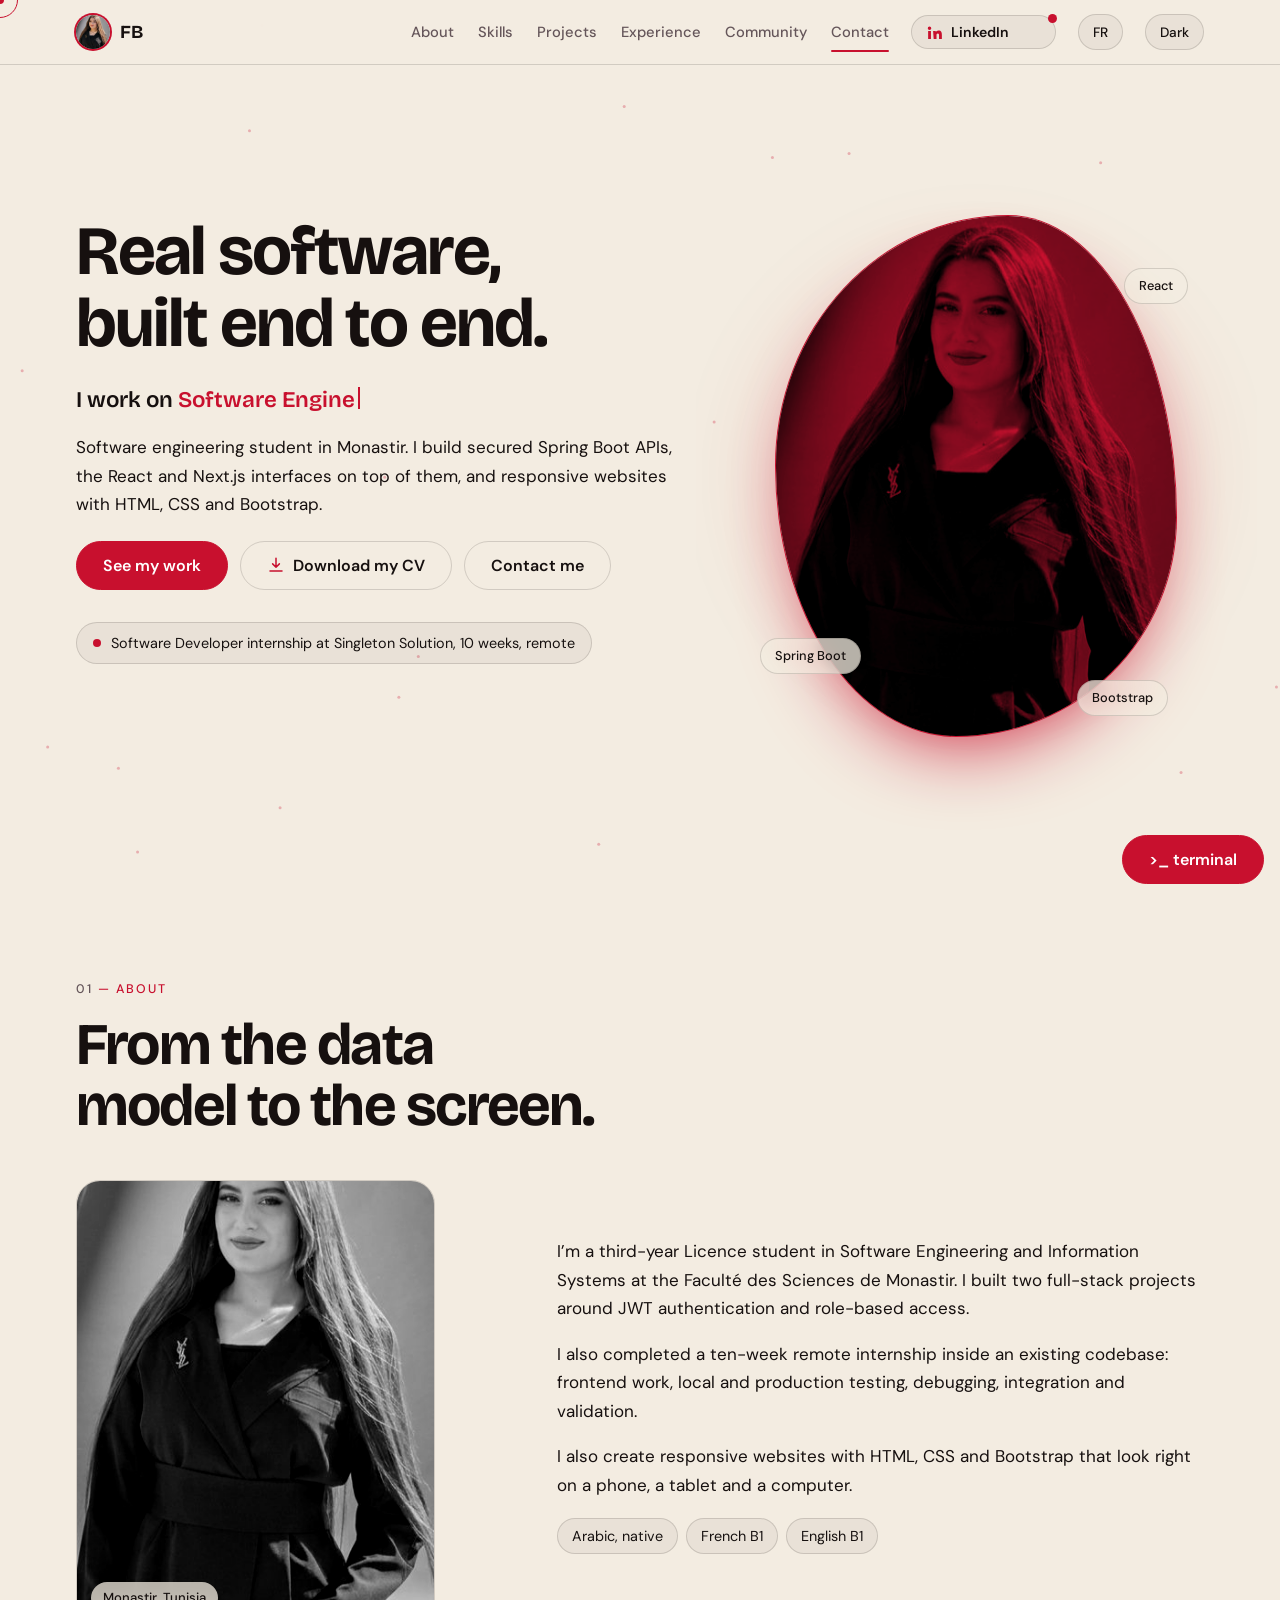
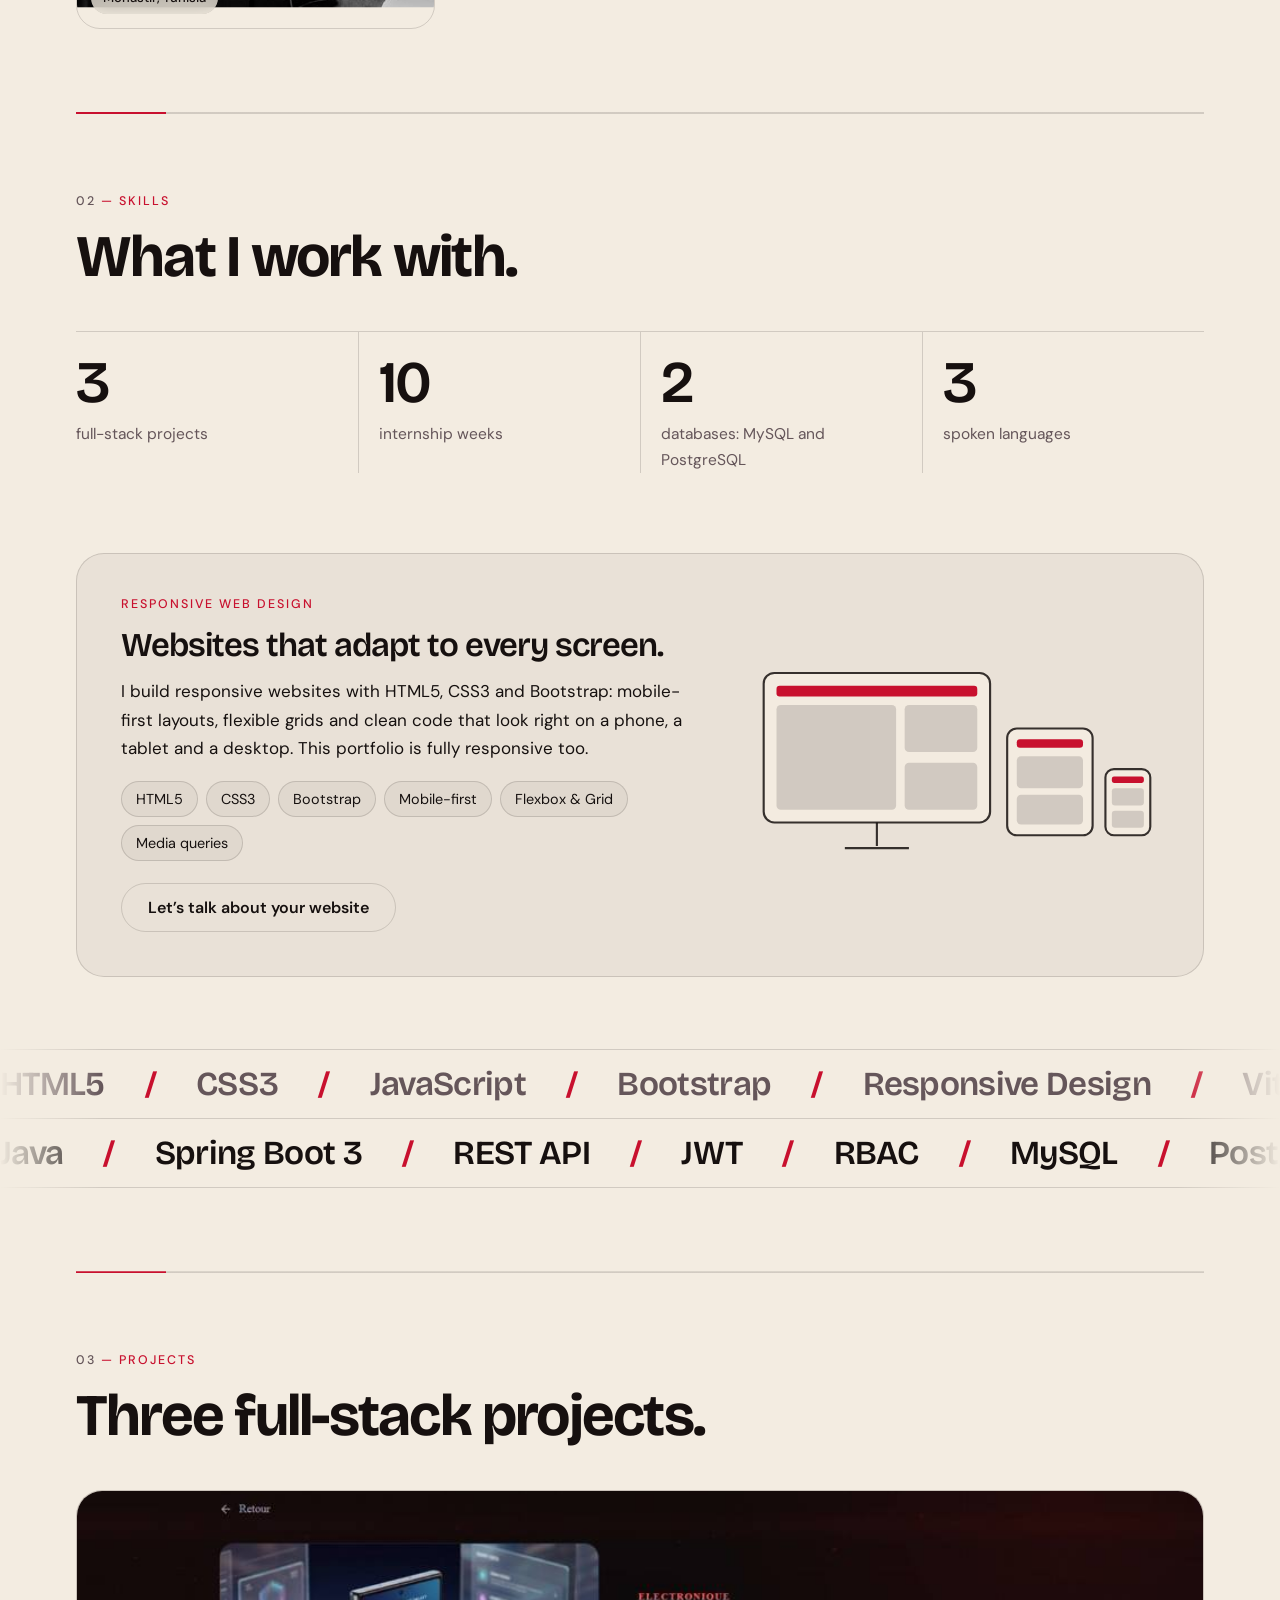
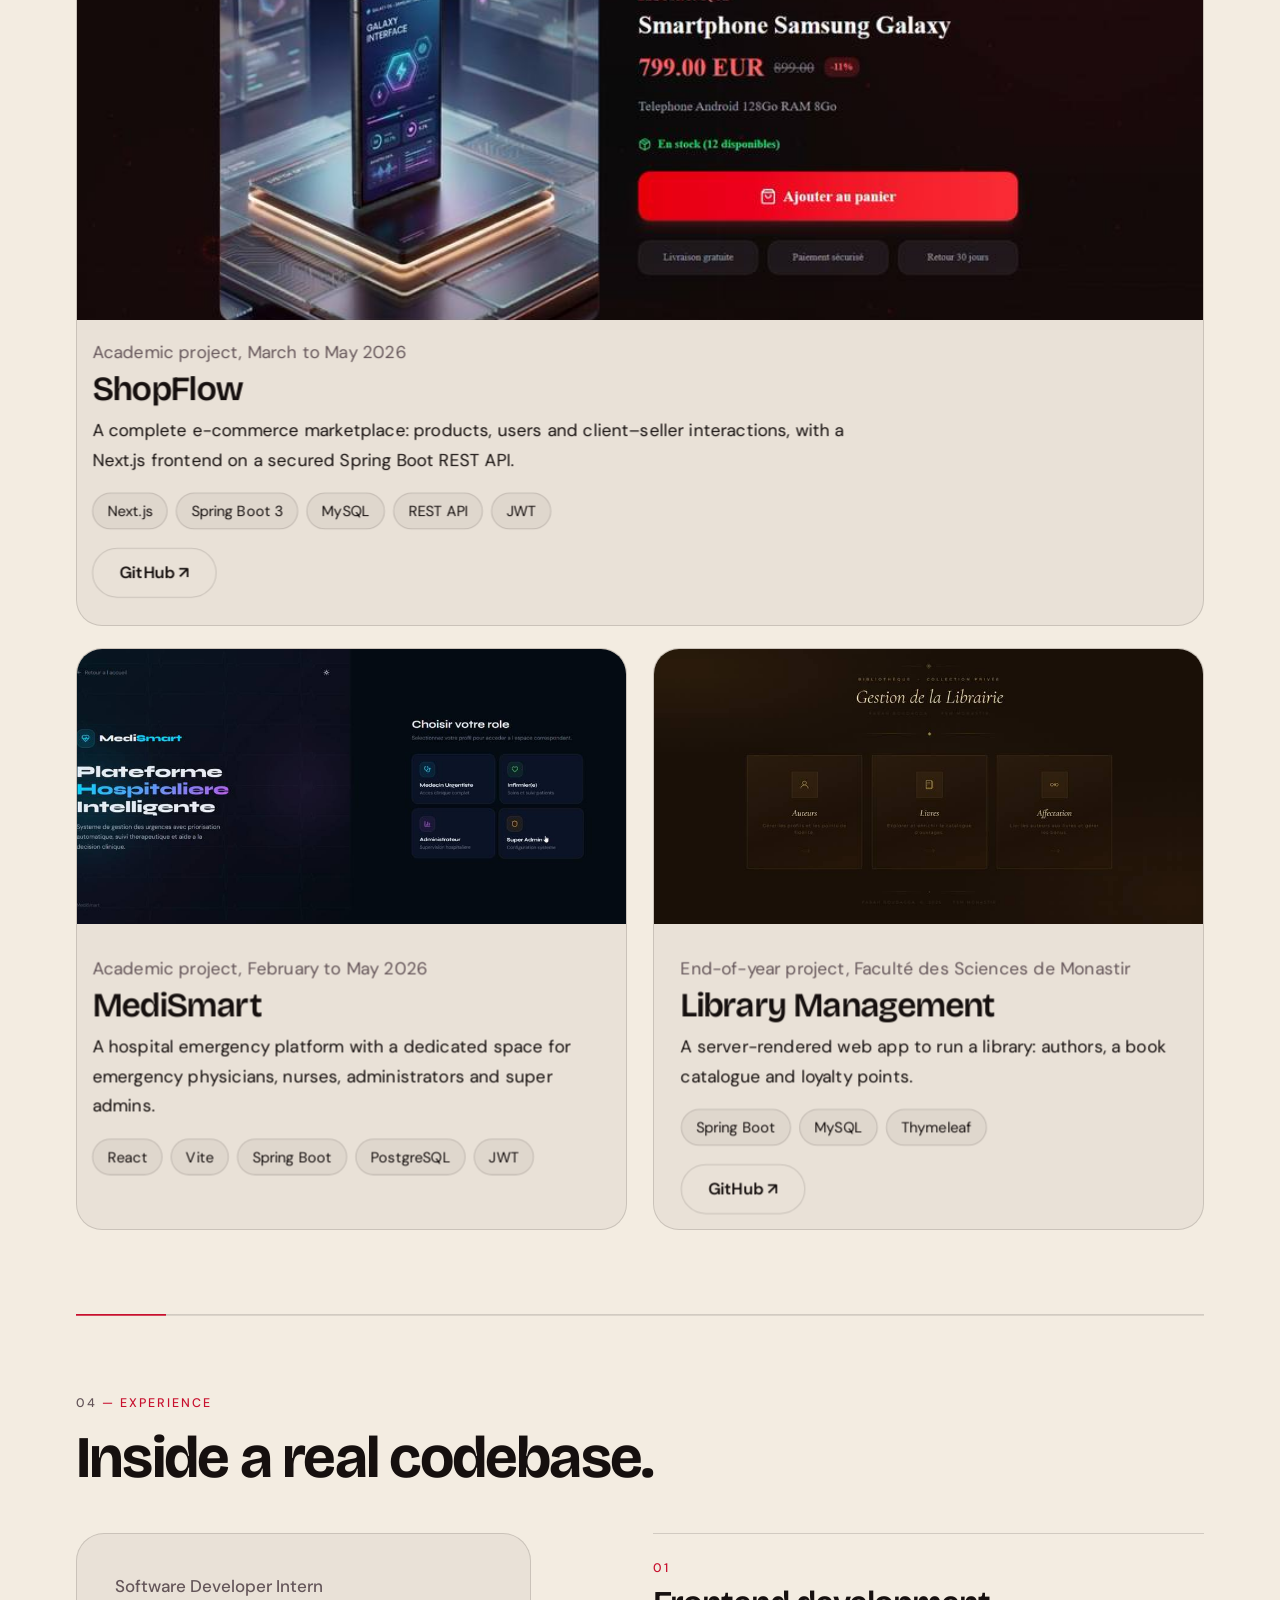
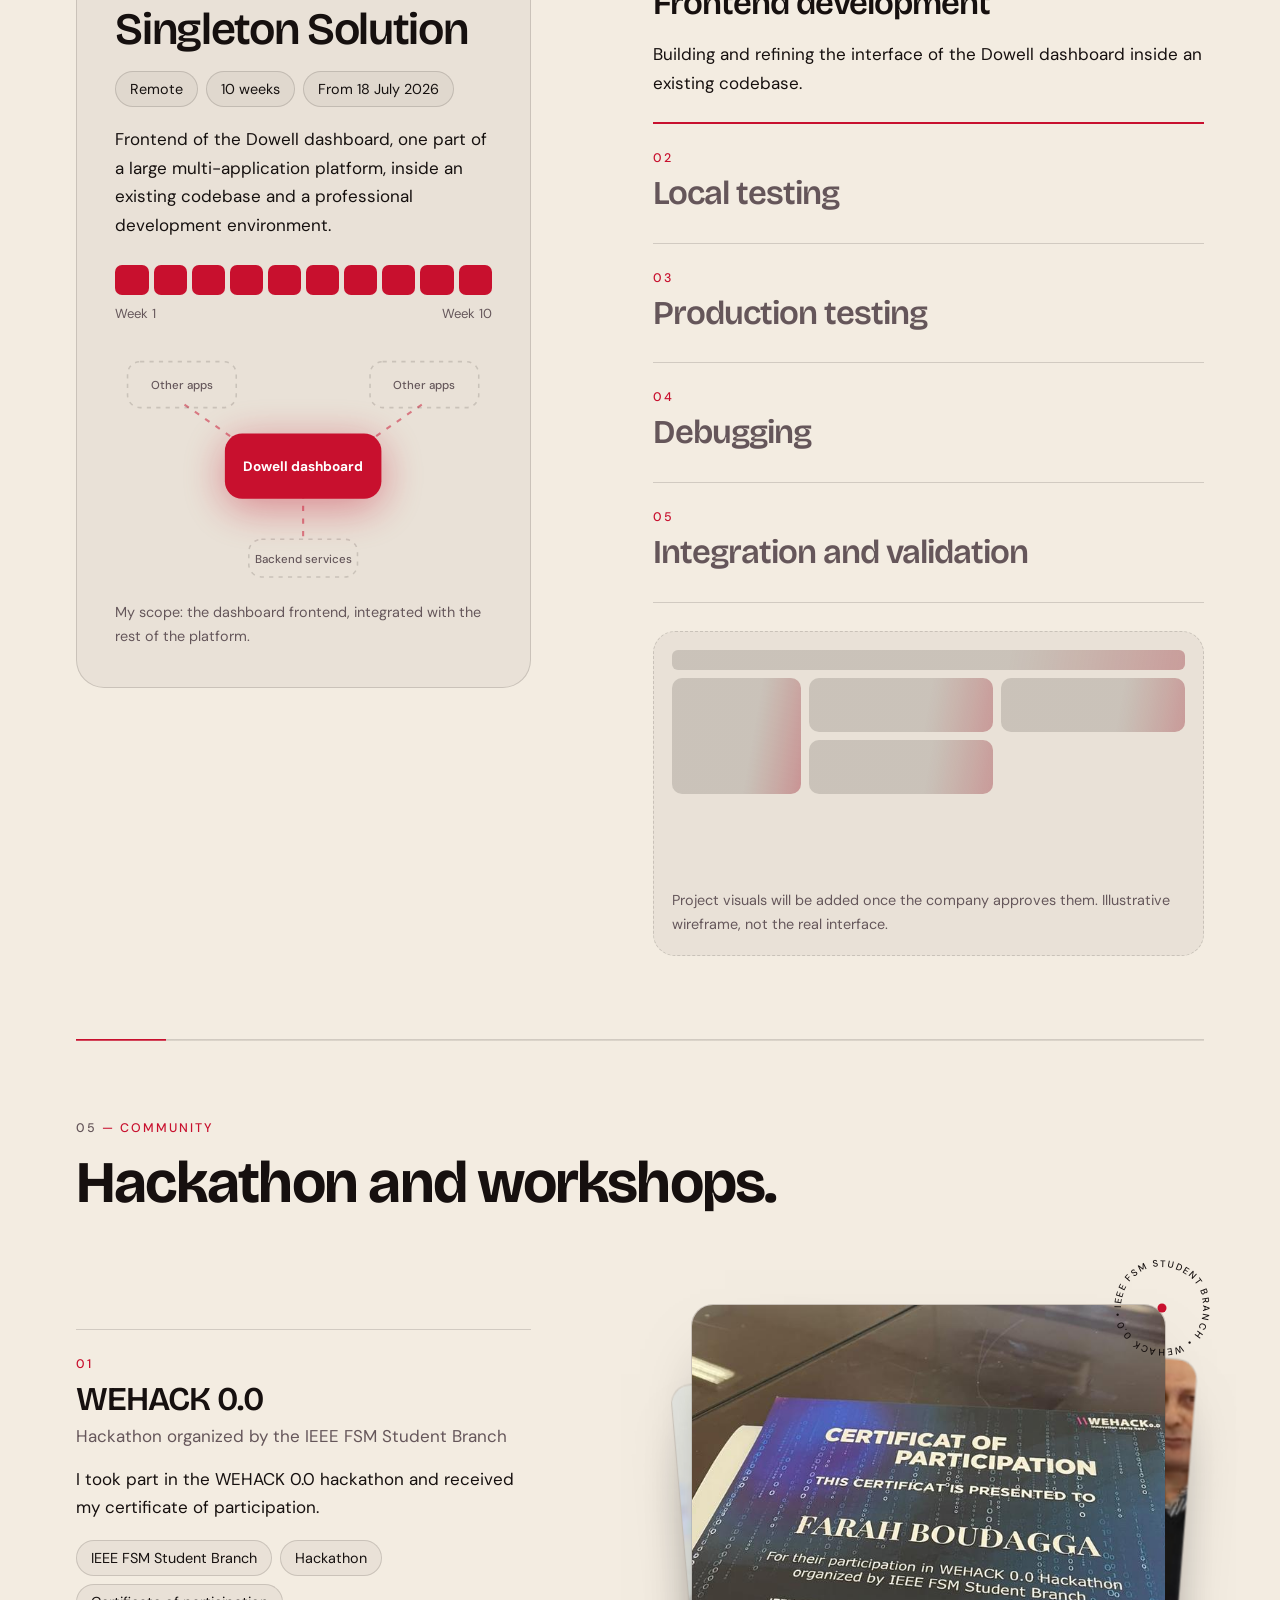
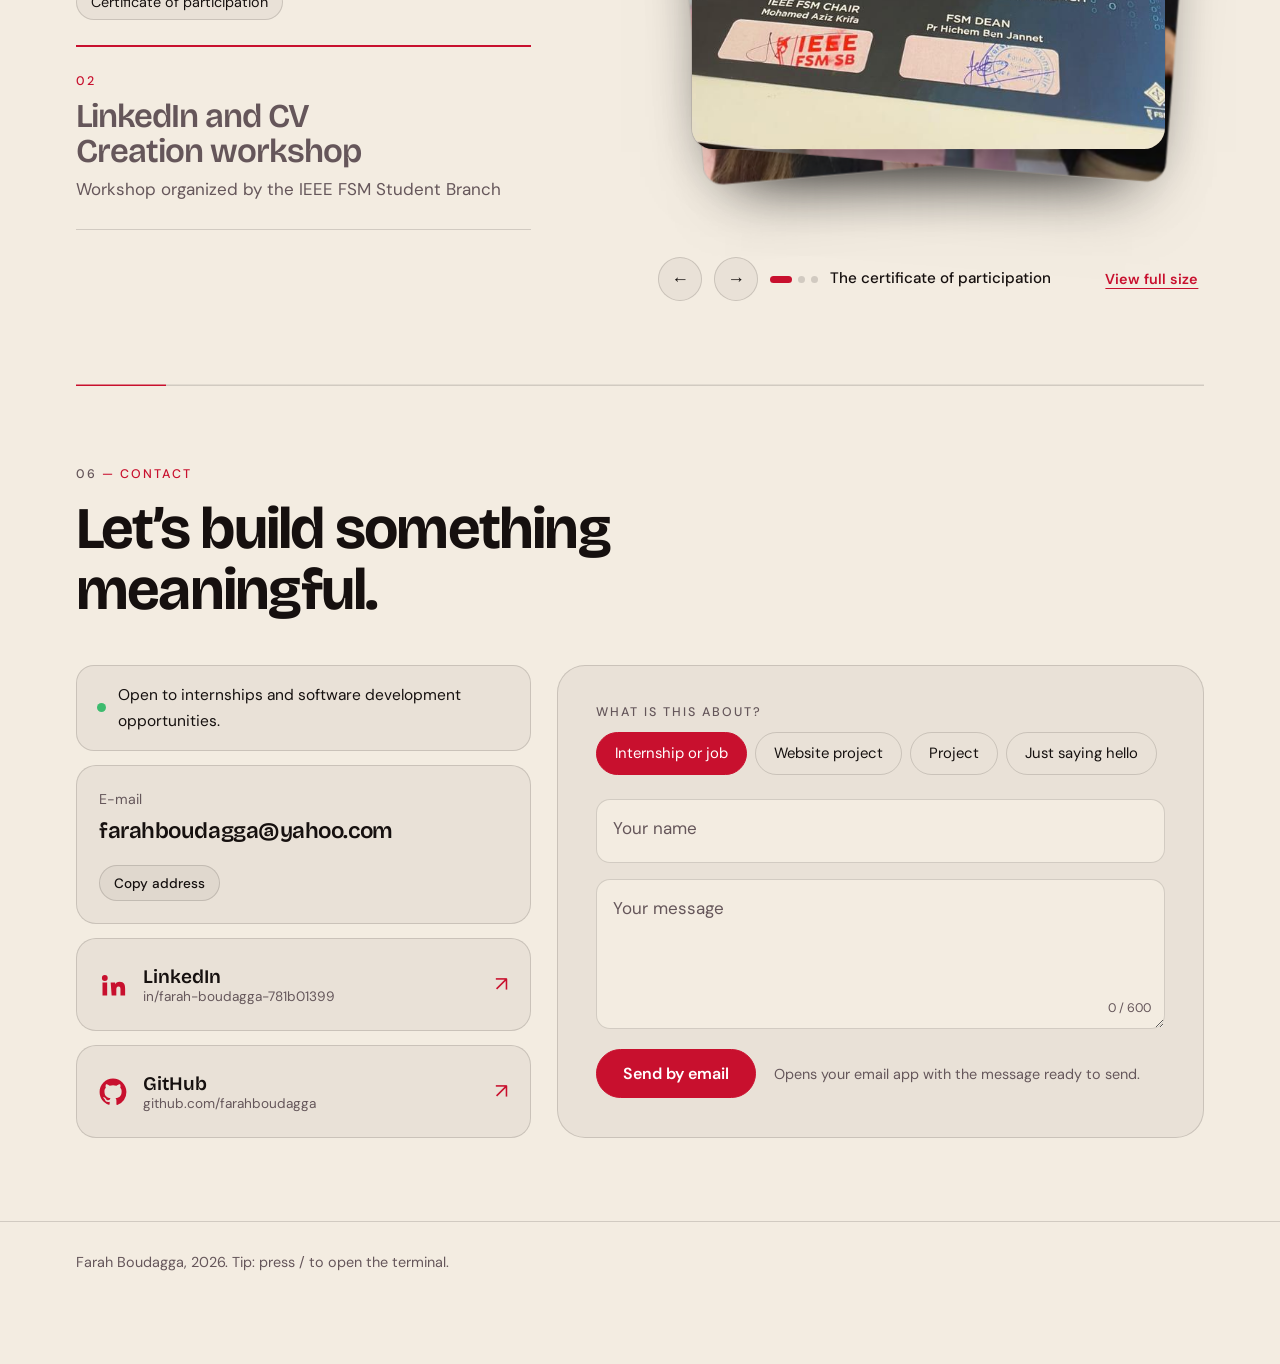
==== commit a6d1b5bf: "Add files via upload" ====
--- a/index.html
+++ b/index.html
@@ -35,7 +35,15 @@
 <meta property="og:title" content="Farah Boudagga | Software Engineering Student &amp; Developer">
 <meta property="og:description" content="Real software, built end to end: Spring Boot, React, Next.js and responsive websites.">
 <meta property="og:type" content="website">
+<meta property="og:url" content="https://farahboudagga.github.io/">
+<meta property="og:image" content="https://farahboudagga.github.io/assets/img/portrait.jpg">
 <meta name="twitter:card" content="summary">
+<!-- Tells Google the official address of this page -->
+<link rel="canonical" href="https://farahboudagga.github.io/">
+<!-- Helps Google understand who this site is about -->
+<script type="application/ld+json">
+{"@context":"https://schema.org","@type":"Person","name":"Farah Boudagga","url":"https://farahboudagga.github.io/","image":"https://farahboudagga.github.io/assets/img/portrait.jpg","description":"Software engineering student and developer in Monastir, Tunisia.","sameAs":["https://www.linkedin.com/in/farah-boudagga-781b01399/","https://github.com/farahboudagga"]}
+</script>
 <meta name="theme-color" content="#C8102E">
 <link rel="icon" href="assets/img/portrait.jpg">
 
